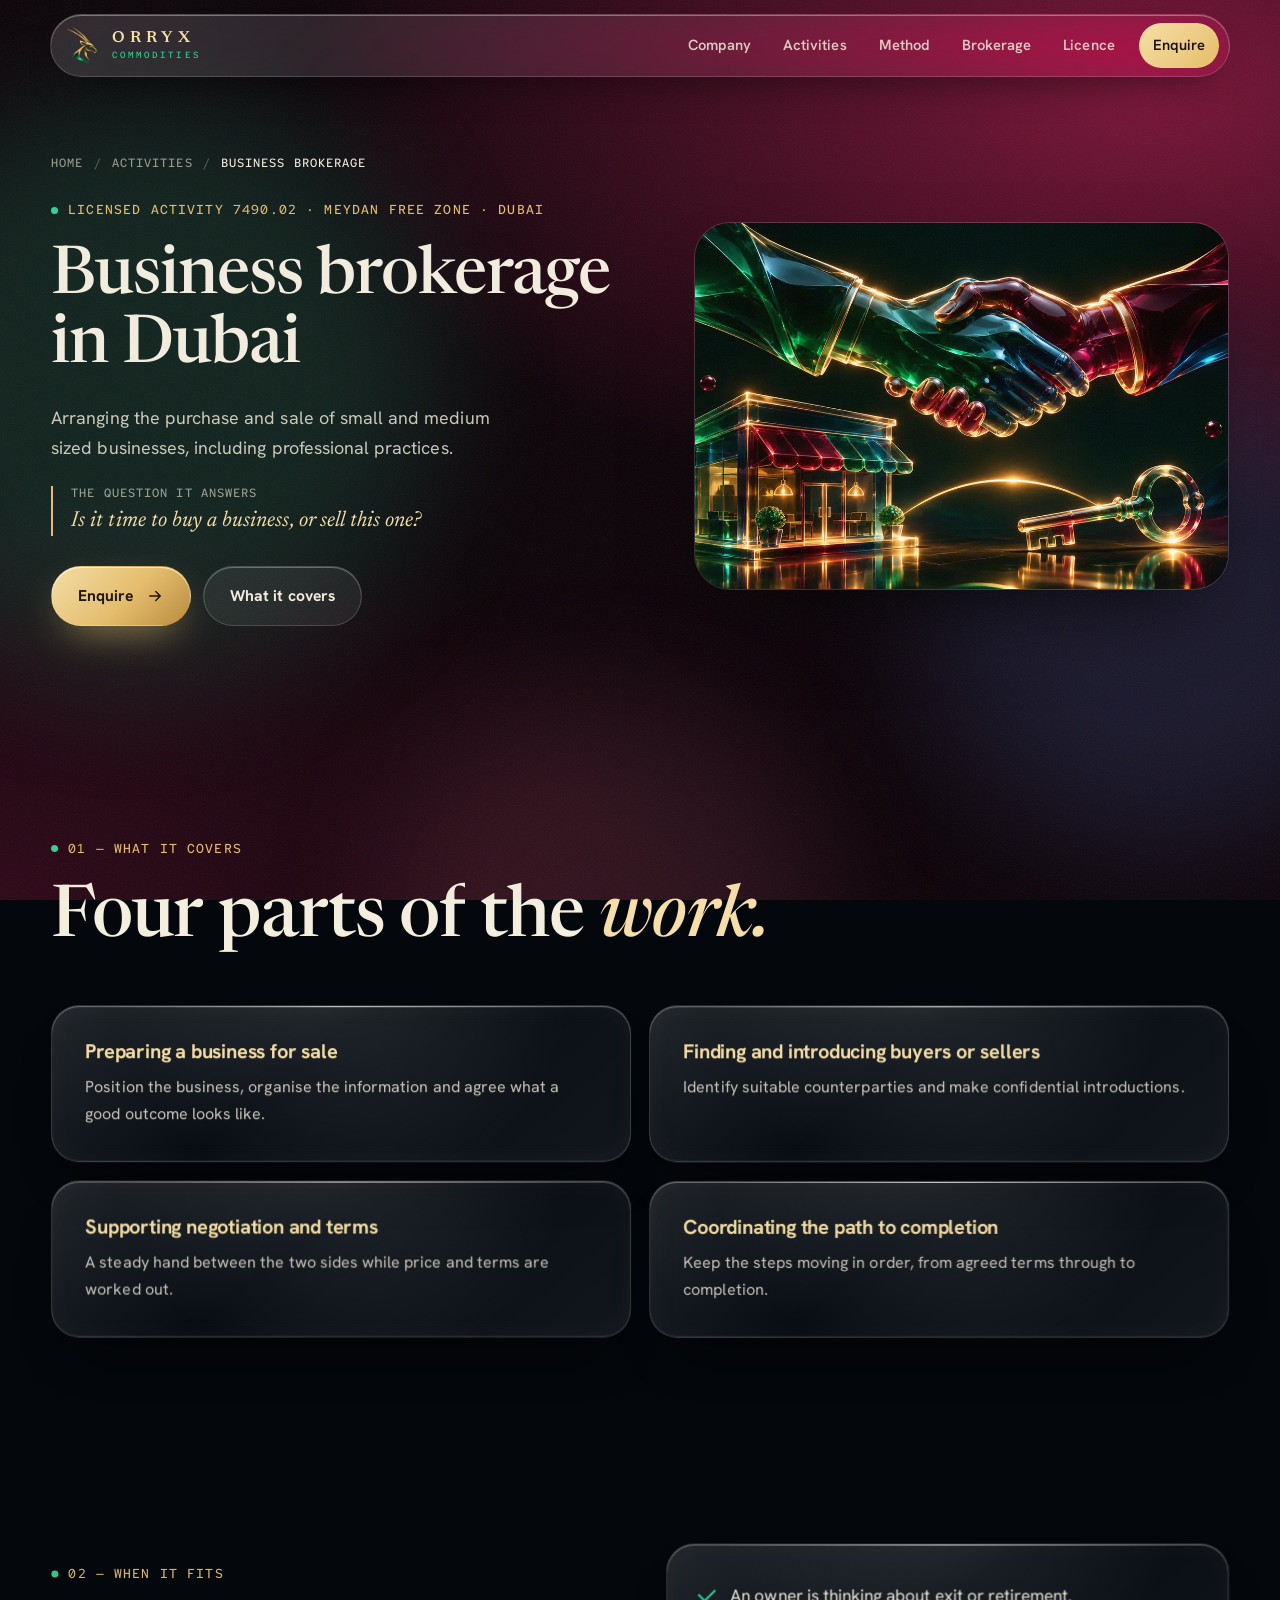
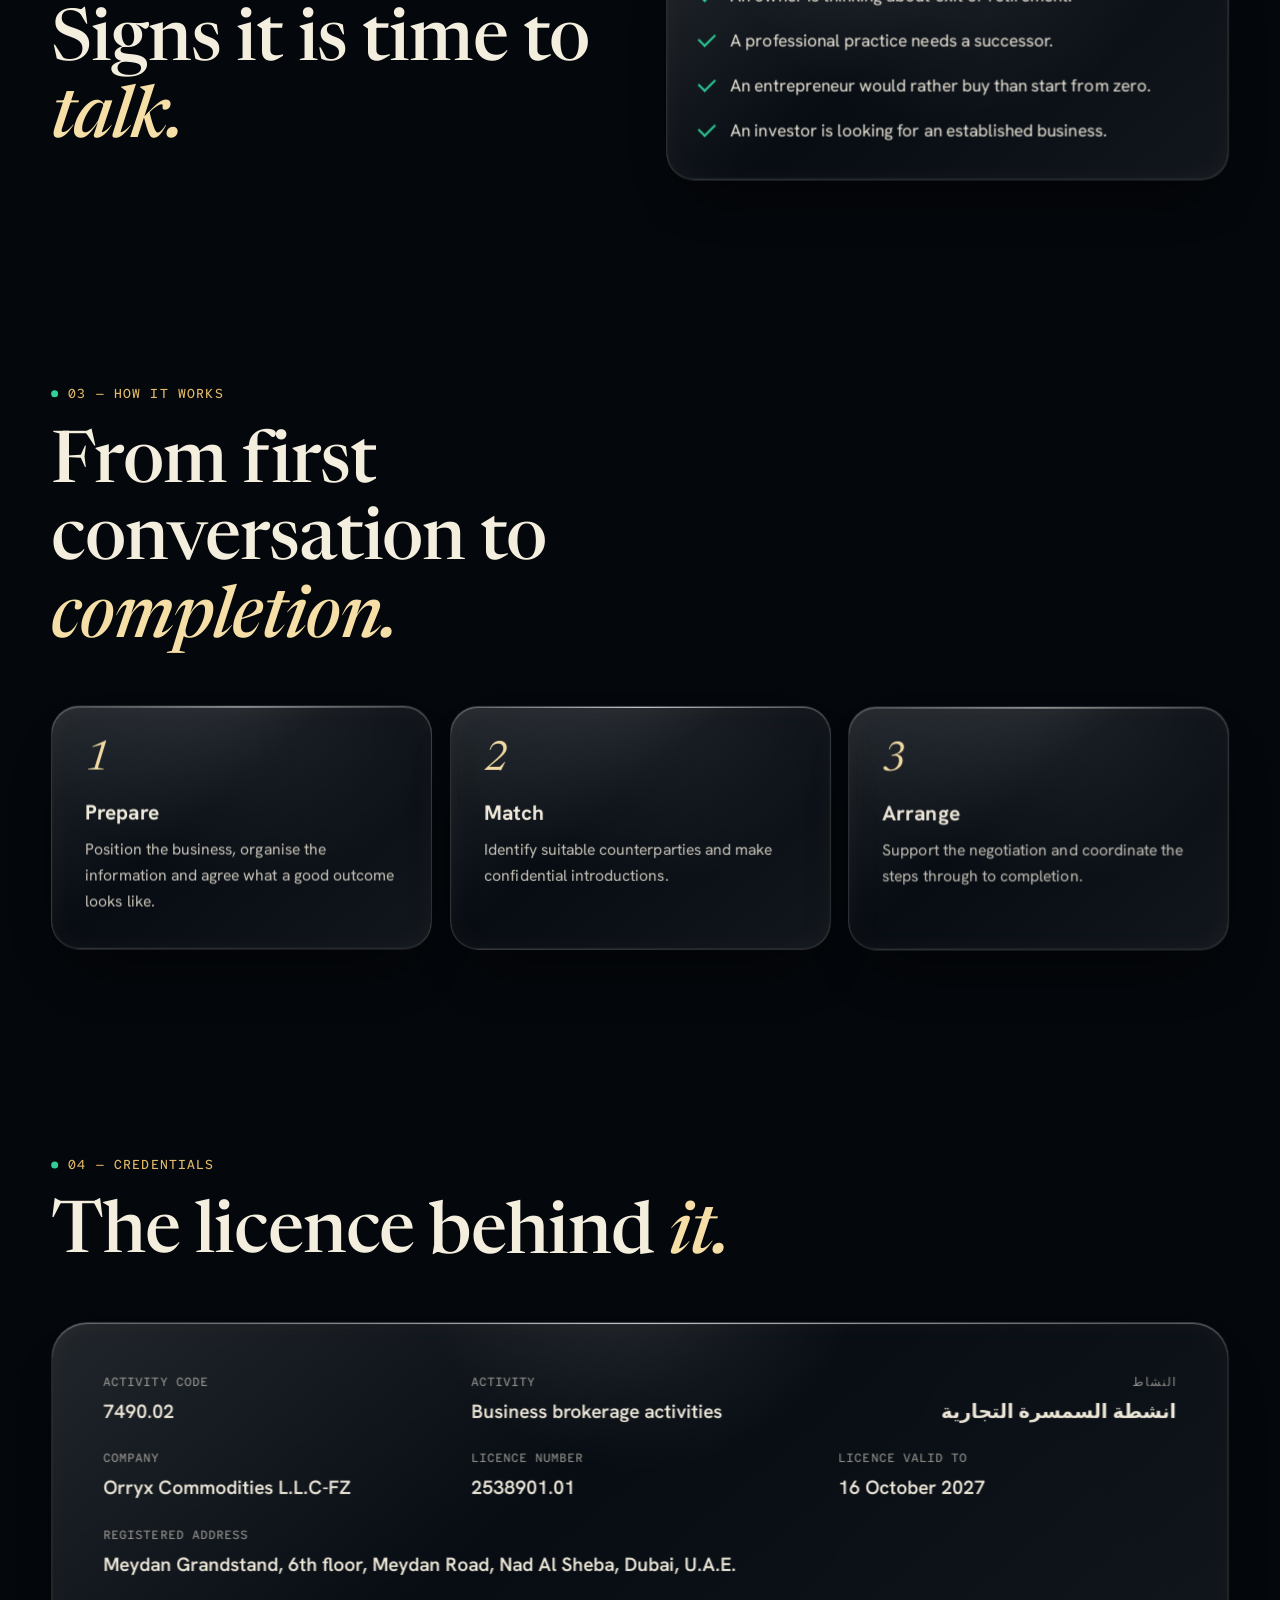
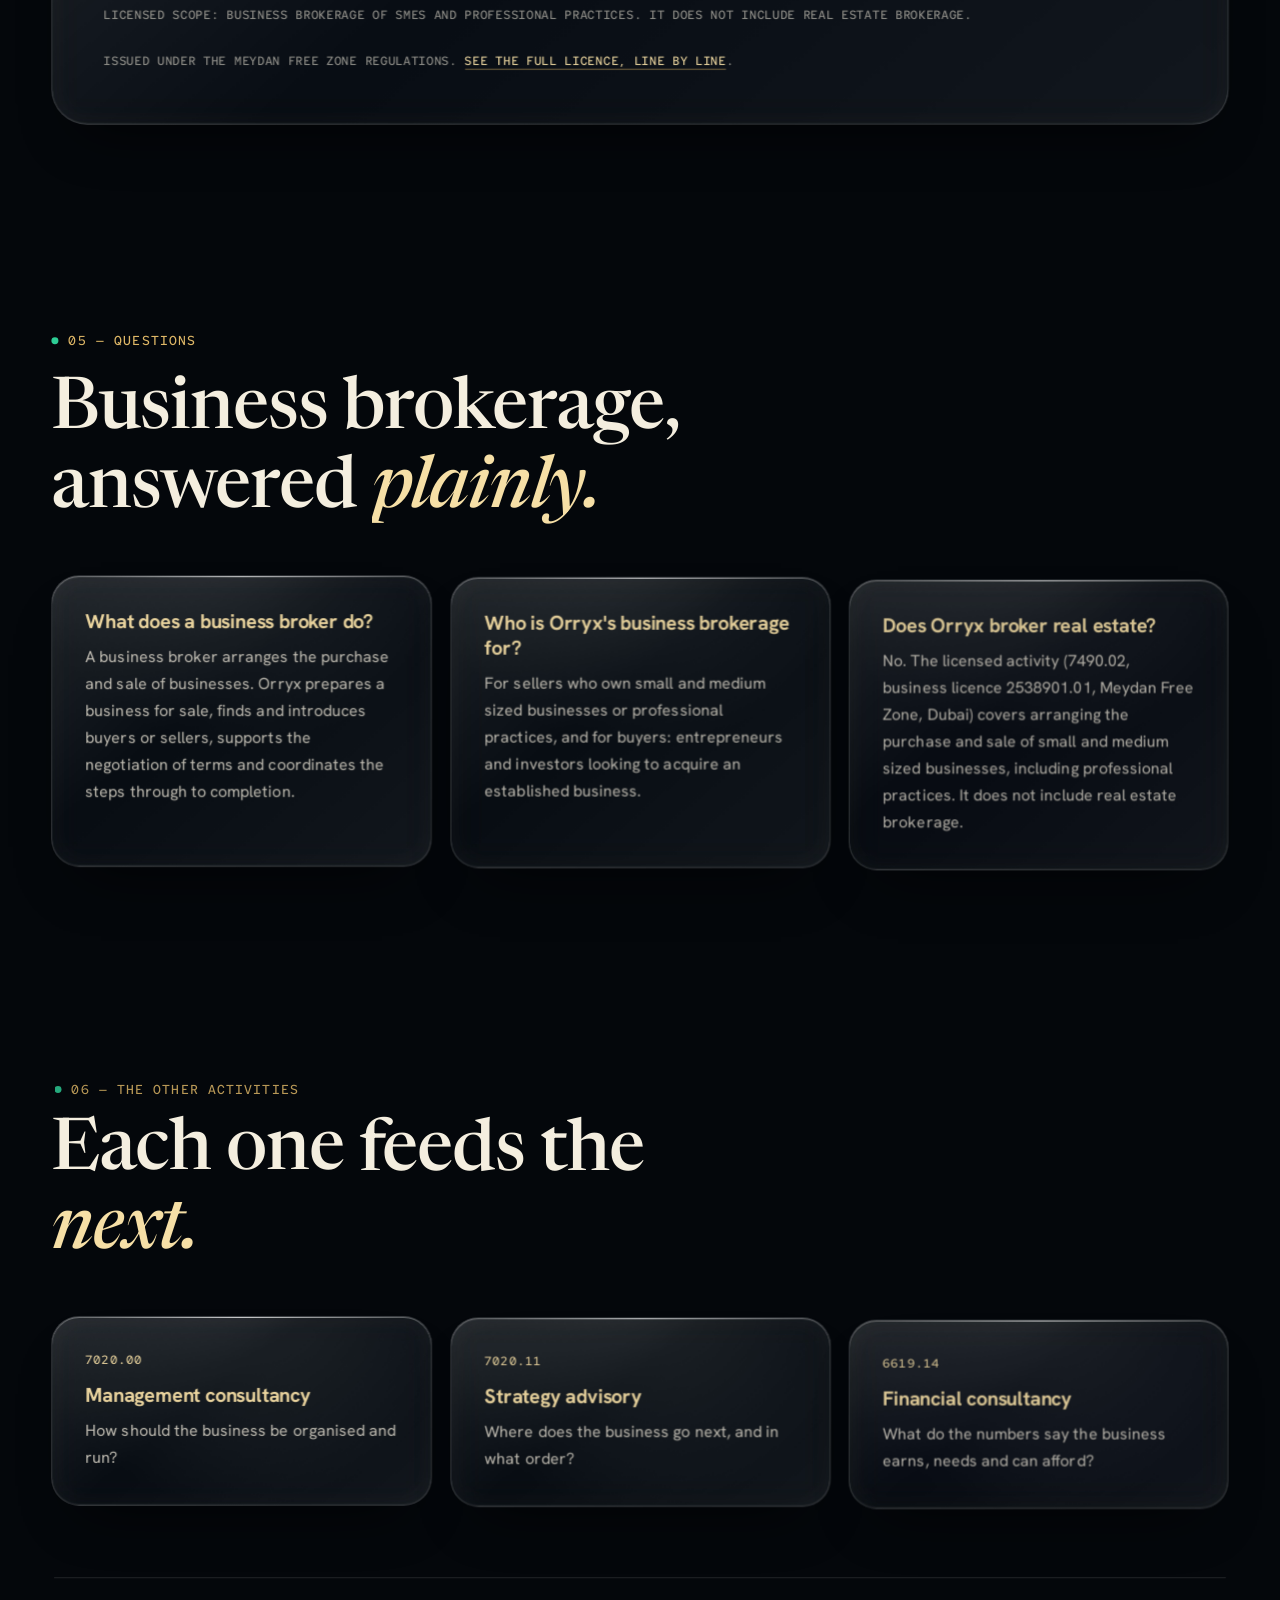
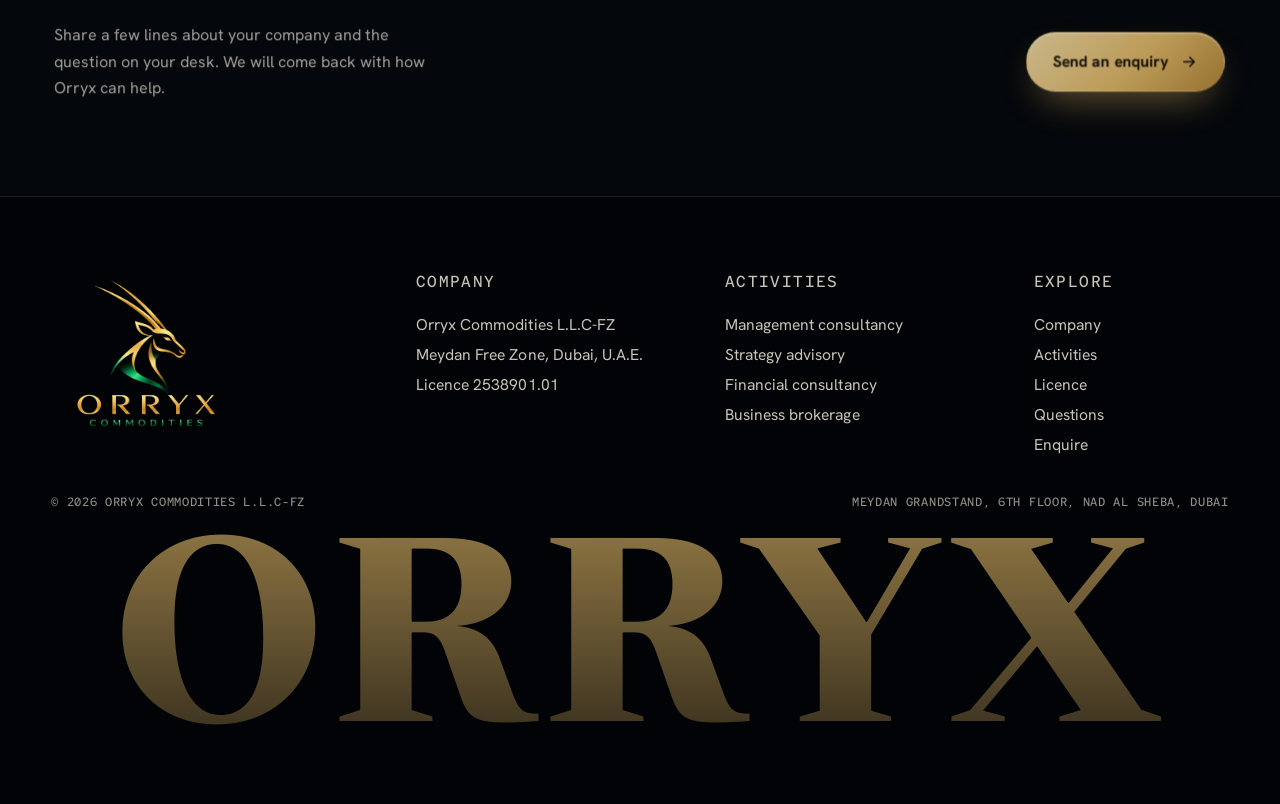
==== business-brokerage/index.html @ 7481dec0 "Add four service pages, convert images to WebP, link services from home Co-Authored-By: Claude Fable" ====
<!doctype html>
<html lang="en">
<head>
<meta charset="utf-8">
<meta name="viewport" content="width=device-width, initial-scale=1, viewport-fit=cover">
<title>Business Brokerage in Dubai: Buy or Sell an SME | Orryx</title>
<meta name="description" content="Business brokerage from Orryx Commodities L.L.C-FZ, Dubai: arranging the purchase and sale of small and medium sized businesses. Not real estate. Activity 7490.02.">
<meta name="theme-color" content="#04110d">
<link rel="canonical" href="https://alliancestreetgoa-lang.github.io/ORRYX/business-brokerage/">
<meta name="robots" content="index, follow, max-image-preview:large, max-snippet:-1">
<meta property="og:type" content="website">
<meta property="og:site_name" content="Orryx Commodities">
<meta property="og:title" content="Business Brokerage in Dubai: Buy or Sell an SME | Orryx">
<meta property="og:description" content="Business brokerage from Orryx Commodities L.L.C-FZ, Dubai: arranging the purchase and sale of small and medium sized businesses. Not real estate. Activity 7490.02.">
<meta property="og:url" content="https://alliancestreetgoa-lang.github.io/ORRYX/business-brokerage/">
<meta property="og:image" content="https://alliancestreetgoa-lang.github.io/ORRYX/assets/img/og.jpg">
<meta property="og:image:width" content="1200">
<meta property="og:image:height" content="630">
<meta property="og:locale" content="en_AE">
<meta name="twitter:card" content="summary_large_image">
<meta name="twitter:title" content="Business Brokerage in Dubai: Buy or Sell an SME | Orryx">
<meta name="twitter:description" content="Business brokerage from Orryx Commodities L.L.C-FZ, Dubai: arranging the purchase and sale of small and medium sized businesses. Not real estate. Activity 7490.02.">
<meta name="twitter:image" content="https://alliancestreetgoa-lang.github.io/ORRYX/assets/img/og.jpg">
<link rel="icon" type="image/png" sizes="64x64" href="../assets/img/favicon-64.png">
<link rel="apple-touch-icon" href="../assets/img/apple-touch-icon.png">
<script type="application/ld+json">
{
 "@context": "https://schema.org",
 "@graph": [
  {
   "@type": "Service",
   "@id": "https://alliancestreetgoa-lang.github.io/ORRYX/business-brokerage/#service",
   "name": "Business brokerage",
   "serviceType": "Business brokerage activities",
   "url": "https://alliancestreetgoa-lang.github.io/ORRYX/business-brokerage/",
   "description": "Arranging the purchase and sale of small and medium sized businesses, including professional practices.",
   "image": "https://alliancestreetgoa-lang.github.io/ORRYX/assets/img/brokerage.webp",
   "provider": {
    "@type": "ProfessionalService",
    "@id": "https://alliancestreetgoa-lang.github.io/ORRYX/#organization",
    "name": "Orryx Commodities L.L.C-FZ",
    "url": "https://alliancestreetgoa-lang.github.io/ORRYX/"
   },
   "hasOfferCatalog": {
    "@type": "OfferCatalog",
    "name": "Business brokerage",
    "itemListElement": [
     {
      "@type": "Offer",
      "itemOffered": {
       "@type": "Service",
       "name": "Preparing a business for sale",
       "description": "Position the business, organise the information and agree what a good outcome looks like."
      }
     },
     {
      "@type": "Offer",
      "itemOffered": {
       "@type": "Service",
       "name": "Finding and introducing buyers or sellers",
       "description": "Identify suitable counterparties and make confidential introductions."
      }
     },
     {
      "@type": "Offer",
      "itemOffered": {
       "@type": "Service",
       "name": "Supporting negotiation and terms",
       "description": "A steady hand between the two sides while price and terms are worked out."
      }
     },
     {
      "@type": "Offer",
      "itemOffered": {
       "@type": "Service",
       "name": "Coordinating the path to completion",
       "description": "Keep the steps moving in order, from agreed terms through to completion."
      }
     }
    ]
   }
  },
  {
   "@type": "BreadcrumbList",
   "itemListElement": [
    {
     "@type": "ListItem",
     "position": 1,
     "name": "Home",
     "item": "https://alliancestreetgoa-lang.github.io/ORRYX/"
    },
    {
     "@type": "ListItem",
     "position": 2,
     "name": "Licensed activities",
     "item": "https://alliancestreetgoa-lang.github.io/ORRYX/#activities"
    },
    {
     "@type": "ListItem",
     "position": 3,
     "name": "Business brokerage",
     "item": "https://alliancestreetgoa-lang.github.io/ORRYX/business-brokerage/"
    }
   ]
  },
  {
   "@type": "FAQPage",
   "mainEntity": [
    {
     "@type": "Question",
     "name": "What does a business broker do?",
     "acceptedAnswer": {
      "@type": "Answer",
      "text": "A business broker arranges the purchase and sale of businesses. Orryx prepares a business for sale, finds and introduces buyers or sellers, supports the negotiation of terms and coordinates the steps through to completion."
     }
    },
    {
     "@type": "Question",
     "name": "Who is Orryx's business brokerage for?",
     "acceptedAnswer": {
      "@type": "Answer",
      "text": "For sellers who own small and medium sized businesses or professional practices, and for buyers: entrepreneurs and investors looking to acquire an established business."
     }
    },
    {
     "@type": "Question",
     "name": "Does Orryx broker real estate?",
     "acceptedAnswer": {
      "@type": "Answer",
      "text": "No. The licensed activity (7490.02, business licence 2538901.01, Meydan Free Zone, Dubai) covers arranging the purchase and sale of small and medium sized businesses, including professional practices. It does not include real estate brokerage."
     }
    }
   ]
  }
 ]
}
</script>
<link rel="preconnect" href="https://fonts.googleapis.com">
<link rel="preconnect" href="https://fonts.gstatic.com" crossorigin>
<link href="https://fonts.googleapis.com/css2?family=Newsreader:ital,opsz,wght@0,6..72,400..700;1,6..72,400..700&family=Hanken+Grotesk:wght@400;500;600;700;800&family=Red+Hat+Mono:wght@400;500;600&family=Noto+Kufi+Arabic:wght@400;600&display=swap" rel="stylesheet">
<link rel="preload" as="image" href="../assets/img/brokerage.webp">
<link rel="stylesheet" href="../css/style.css?v=21">
</head>
<body class="subpage">

<div class="tones" aria-hidden="true">
  <div class="tone tone--emerald" data-tone-layer="emerald"></div><div class="tone tone--sapphire" data-tone-layer="sapphire"></div><div class="tone tone--wine is-on" data-tone-layer="wine"></div>
  <div class="blob blob--a"></div><div class="blob blob--b"></div><div class="blob blob--c"></div>
</div>
<div class="grain" aria-hidden="true"></div>
<div class="progress" aria-hidden="true"><i id="progressBar"></i></div>

<header class="nav" id="nav">
  <a href="../" class="nav__brand" aria-label="Orryx Commodities home">
    <img src="../assets/img/mark.webp" alt="" width="371" height="400">
    <span><b>ORRYX</b><em>COMMODITIES</em></span>
  </a>
  <nav class="nav__links" id="navLinks" aria-label="Main">
    <a href="../#company">Company</a>
    <a href="../#activities">Activities</a>
    <a href="../#method">Method</a>
    <a href="../#brokerage">Brokerage</a>
    <a href="../#licence">Licence</a>
    <a href="../#contact" class="nav__cta">Enquire</a>
  </nav>
  <button class="nav__burger" id="burger" aria-label="Open menu" aria-expanded="false"><i></i><i></i></button>
</header>

<main>

<section class="phero" data-tone="wine">
  <div class="wrap phero__grid">
    <div>
      <nav class="crumbs mono" aria-label="Breadcrumb"><a href="../">Home</a><i>/</i><a href="../#activities">Activities</a><i>/</i><span aria-current="page">Business brokerage</span></nav>
      <p class="kicker mono"><i class="dot"></i>Licensed activity 7490.02 · Meydan Free Zone · Dubai</p>
      <h1 class="phero__title">Business brokerage in Dubai</h1>
      <p class="phero__lede">Arranging the purchase and sale of small and medium sized businesses, including professional practices.</p>
      <p class="phero__q"><span class="mono">The question it answers</span>Is it time to buy a business, or sell this one?</p>
      <div class="hero__actions">
        <a href="../#contact" class="btn btn--gold"><span>Enquire</span><svg viewBox="0 0 24 24"><path d="M5 12h14M13 6l6 6-6 6"/></svg></a>
        <a href="#covers" class="btn btn--glass"><span>What it covers</span></a>
      </div>
    </div>
    <div class="phero__img"><img src="../assets/img/brokerage.webp" alt="Glass handshake above a small storefront and a key" width="1400" height="788" fetchpriority="high"></div>
  </div>
</section>

<section class="section psec" id="covers" data-tone="wine">
  <div class="wrap">
    <p class="kicker mono" data-reveal><i class="dot"></i>01 — What it covers</p>
    <h2 class="h2" data-split>Four parts of the work.</h2>
    <div class="faq__grid">
      <article class="card glass" data-reveal><h3>Preparing a business for sale</h3><p>Position the business, organise the information and agree what a good outcome looks like.</p></article>
      <article class="card glass" data-reveal><h3>Finding and introducing buyers or sellers</h3><p>Identify suitable counterparties and make confidential introductions.</p></article>
      <article class="card glass" data-reveal><h3>Supporting negotiation and terms</h3><p>A steady hand between the two sides while price and terms are worked out.</p></article>
      <article class="card glass" data-reveal><h3>Coordinating the path to completion</h3><p>Keep the steps moving in order, from agreed terms through to completion.</p></article>
    </div>
  </div>
</section>

<section class="section psec" data-tone="sapphire">
  <div class="wrap pgrid2">
    <div>
      <p class="kicker mono" data-reveal><i class="dot"></i>02 — When it fits</p>
      <h2 class="h2" data-split>Signs it is time to talk.</h2>
    </div>
    <div class="card glass" data-reveal>
      <ul class="ticks ticks--lg"><li>An owner is thinking about exit or retirement.</li><li>A professional practice needs a successor.</li><li>An entrepreneur would rather buy than start from zero.</li><li>An investor is looking for an established business.</li></ul>
    </div>
  </div>
</section>

<section class="section psec" data-tone="wine">
  <div class="wrap">
    <p class="kicker mono" data-reveal><i class="dot"></i>03 — How it works</p>
    <h2 class="h2" data-split>From first conversation to completion.</h2>
    <ol class="psteps psteps--3">
      <li class="card glass" data-reveal><span class="pstep__n">1</span><h3>Prepare</h3><p>Position the business, organise the information and agree what a good outcome looks like.</p></li>
      <li class="card glass" data-reveal><span class="pstep__n">2</span><h3>Match</h3><p>Identify suitable counterparties and make confidential introductions.</p></li>
      <li class="card glass" data-reveal><span class="pstep__n">3</span><h3>Arrange</h3><p>Support the negotiation and coordinate the steps through to completion.</p></li>
    </ol>
  </div>
</section>

<section class="section psec" data-tone="emerald">
  <div class="wrap">
    <p class="kicker mono" data-reveal><i class="dot"></i>04 — Credentials</p>
    <h2 class="h2" data-split>The licence behind it.</h2>
    <div class="cert glass" data-reveal>
      <dl class="cert__grid">
        <div><dt>Activity code</dt><dd>7490.02</dd></div>
        <div><dt>Activity</dt><dd>Business brokerage activities</dd></div>
        <div><dt lang="ar" dir="rtl">النشاط</dt><dd lang="ar" dir="rtl">انشطة السمسرة التجارية</dd></div>
        <div><dt>Company</dt><dd>Orryx Commodities L.L.C-FZ</dd></div>
        <div><dt>Licence number</dt><dd>2538901.01</dd></div>
        <div><dt>Licence valid to</dt><dd>16 October 2027</dd></div>
        <div class="wide"><dt>Registered address</dt><dd>Meydan Grandstand, 6th floor, Meydan Road, Nad Al Sheba, Dubai, U.A.E.</dd></div>
      </dl>
      <p class="cert__foot mono">Licensed scope: business brokerage of SMEs and professional practices. It does not include real estate brokerage.</p>
      <p class="cert__foot mono">Issued under the Meydan Free Zone regulations. <a href="../#licence">See the full licence, line by line</a>.</p>
    </div>
  </div>
</section>

<section class="section psec" id="questions" data-tone="sapphire">
  <div class="wrap">
    <p class="kicker mono" data-reveal><i class="dot"></i>05 — Questions</p>
    <h2 class="h2" data-split>Business brokerage, answered plainly.</h2>
    <div class="faq__grid faq__grid--3">
      <article class="card glass" data-reveal><h3>What does a business broker do?</h3><p>A business broker arranges the purchase and sale of businesses. Orryx prepares a business for sale, finds and introduces buyers or sellers, supports the negotiation of terms and coordinates the steps through to completion.</p></article>
      <article class="card glass" data-reveal><h3>Who is Orryx&#x27;s business brokerage for?</h3><p>For sellers who own small and medium sized businesses or professional practices, and for buyers: entrepreneurs and investors looking to acquire an established business.</p></article>
      <article class="card glass" data-reveal><h3>Does Orryx broker real estate?</h3><p>No. The licensed activity (7490.02, business licence 2538901.01, Meydan Free Zone, Dubai) covers arranging the purchase and sale of small and medium sized businesses, including professional practices. It does not include real estate brokerage.</p></article>
    </div>
  </div>
</section>

<section class="section psec" data-tone="wine">
  <div class="wrap">
    <p class="kicker mono" data-reveal><i class="dot"></i>06 — The other activities</p>
    <h2 class="h2" data-split>Each one feeds the next.</h2>
    <div class="faq__grid faq__grid--3">
      <a class="card glass other" href="../management-consultancy/" data-reveal><span class="mono">7020.00</span><h3>Management consultancy</h3><p>How should the business be organised and run?</p></a>
      <a class="card glass other" href="../strategy-advisory/" data-reveal><span class="mono">7020.11</span><h3>Strategy advisory</h3><p>Where does the business go next, and in what order?</p></a>
      <a class="card glass other" href="../financial-consultancy/" data-reveal><span class="mono">6619.14</span><h3>Financial consultancy</h3><p>What do the numbers say the business earns, needs and can afford?</p></a>
    </div>
    <div class="pcta" data-reveal>
      <p class="lede">Share a few lines about your company and the question on your desk. We will come back with how Orryx can help.</p>
      <a href="../#contact" class="btn btn--gold"><span>Send an enquiry</span><svg viewBox="0 0 24 24"><path d="M5 12h14M13 6l6 6-6 6"/></svg></a>
    </div>
  </div>
</section>

</main>

<footer class="footer">
  <div class="wrap footer__grid">
    <div class="footer__brand"><img src="../assets/img/logo-t.webp" alt="Orryx Commodities logo" width="480" height="480" loading="lazy"></div>
    <div><p class="mono label">Company</p><p>Orryx Commodities L.L.C-FZ<br>Meydan Free Zone, Dubai, U.A.E.<br>Licence 2538901.01</p></div>
    <div><p class="mono label">Activities</p><p><a href="../management-consultancy/">Management consultancy</a><br><a href="../strategy-advisory/">Strategy advisory</a><br><a href="../financial-consultancy/">Financial consultancy</a><br><a href="../business-brokerage/">Business brokerage</a></p></div>
    <div><p class="mono label">Explore</p><p><a href="../#company">Company</a><br><a href="../#activities">Activities</a><br><a href="../#licence">Licence</a><br><a href="../#questions">Questions</a><br><a href="../#contact">Enquire</a></p></div>
  </div>
  <div class="wrap footer__base mono"><span>© <span id="year">2026</span> Orryx Commodities L.L.C-FZ</span><span>Meydan Grandstand, 6th floor, Nad Al Sheba, Dubai</span></div>
  <div class="footer__word" aria-hidden="true">ORRYX</div>
</footer>

<script src="../vendor/gsap.min.js"></script>
<script src="../vendor/ScrollTrigger.min.js"></script>
<script src="../vendor/lenis.min.js"></script>
<script src="../js/page.js?v=21"></script>
</body>
</html>
---- css/style.css ----
/* Orryx Commodities — liquid glass, three deep colours */
:root{
  --ink:#04070b;
  --emerald:#063b2d; --emerald-hi:#2fd39a;
  --sapphire:#0a1b52; --sapphire-hi:#6d95ff;
  --wine:#4d0e26; --wine-hi:#ff6f98;
  --gold:#e6bd6a; --gold-hi:#f6dfa6;
  --cream:#f4eedf; --mute:rgba(244,238,223,.82); --faint:rgba(244,238,223,.6);
  --glass:rgba(255,255,255,.055); --glass-b:rgba(255,255,255,.16);
  --f-display:"Newsreader",Georgia,"Times New Roman",serif;
  --f-head:"Hanken Grotesk",system-ui,sans-serif;
  --f-body:"Hanken Grotesk",system-ui,sans-serif;
  --f-mono:"Red Hat Mono",ui-monospace,monospace;
  --f-ar:"Noto Kufi Arabic","Geeza Pro",sans-serif;
  --r:28px; --pad:clamp(18px,4vw,56px);
  --ease:cubic-bezier(.2,.8,.2,1);
}
*{box-sizing:border-box;margin:0;padding:0}
html{-webkit-text-size-adjust:100%;scroll-behavior:auto;overflow-x:clip}
html.lenis,html.lenis body{height:auto}
body{background:var(--ink);color:var(--cream);font-family:var(--f-body);font-weight:400;font-size:clamp(15px,1.05vw,17px);line-height:1.6;overflow-x:hidden;-webkit-font-smoothing:antialiased}
img{display:block;max-width:100%}
a{color:inherit;text-decoration:none}
ul,ol{list-style:none}
::selection{background:var(--gold);color:#111}
.wrap{width:min(1320px,100%);margin-inline:auto;padding-inline:var(--pad)}
.mono{font-family:var(--f-mono);font-weight:400;font-size:.68rem;letter-spacing:.14em;text-transform:uppercase}
.ar{font-family:var(--f-ar);color:var(--faint);font-size:.92rem;line-height:1.9}
[lang=ar]{font-family:var(--f-ar)}

/* ---------- ambient ---------- */
.tones{position:fixed;inset:0;z-index:-2;overflow:hidden;background:var(--ink)}
.tone{position:absolute;inset:0;opacity:0;transition:opacity 1.4s ease}
.tone.is-on{opacity:1}
.tone--emerald{background:radial-gradient(120% 90% at 85% 0%,#0a5a44 0%,transparent 55%),radial-gradient(90% 80% at 0% 100%,#04261d 0%,transparent 60%),#030d0a}
.tone--sapphire{background:radial-gradient(120% 90% at 10% 0%,#132c86 0%,transparent 55%),radial-gradient(90% 80% at 100% 100%,#081440 0%,transparent 60%),#040715}
.tone--wine{background:radial-gradient(120% 90% at 90% 10%,#7a1438 0%,transparent 55%),radial-gradient(90% 80% at 0% 100%,#2d0716 0%,transparent 60%),#0c0308}
.blob{position:absolute;border-radius:50%;filter:blur(90px);opacity:.42;mix-blend-mode:screen;will-change:transform}
.blob--a{width:46vmax;height:46vmax;left:-12vmax;top:10vh;background:var(--emerald-hi);opacity:.16;animation:drift 26s ease-in-out infinite alternate}
.blob--b{width:38vmax;height:38vmax;right:-10vmax;top:40vh;background:var(--sapphire-hi);opacity:.15;animation:drift 32s ease-in-out infinite alternate-reverse}
.blob--c{width:34vmax;height:34vmax;left:30vw;bottom:-18vmax;background:var(--wine-hi);opacity:.13;animation:drift 22s ease-in-out infinite alternate}
@keyframes drift{to{transform:translate3d(8vw,-10vh,0) scale(1.18) rotate(20deg)}}
.grain{position:fixed;inset:-50%;z-index:60;pointer-events:none;opacity:.07;background-image:url("data:image/svg+xml,%3Csvg xmlns='http://www.w3.org/2000/svg' width='180' height='180'%3E%3Cfilter id='n'%3E%3CfeTurbulence type='fractalNoise' baseFrequency='.9' numOctaves='2'/%3E%3C/filter%3E%3Crect width='100%25' height='100%25' filter='url(%23n)'/%3E%3C/svg%3E");animation:grain 1.2s steps(6) infinite}
@keyframes grain{to{transform:translate3d(-6%,4%,0)}}
.progress{position:fixed;left:0;top:0;height:3px;width:100%;z-index:80}
.progress i{display:block;height:100%;width:100%;transform:scaleX(0);transform-origin:0 50%;background:linear-gradient(90deg,var(--emerald-hi),var(--gold),var(--wine-hi),var(--sapphire-hi))}
.cursor{position:fixed;left:0;top:0;z-index:90;pointer-events:none;display:none}
.cursor i{display:block;width:34px;height:34px;margin:-17px 0 0 -17px;border-radius:50%;border:1px solid rgba(246,223,166,.7);backdrop-filter:blur(2px) saturate(1.6);transition:transform .35s var(--ease),background .35s}
.cursor.is-hot i{transform:scale(2);background:rgba(246,223,166,.14)}
@media (hover:hover) and (pointer:fine){.cursor{display:block}}

/* ---------- glass ---------- */
.glass{position:relative;background:linear-gradient(140deg,rgba(255,255,255,.13),rgba(255,255,255,.03) 42%,rgba(255,255,255,.07));border:1px solid var(--glass-b);border-radius:var(--r);
  -webkit-backdrop-filter:blur(22px) saturate(1.7);backdrop-filter:blur(22px) saturate(1.7);
  box-shadow:inset 0 1px 0 rgba(255,255,255,.34),inset 0 -1px 0 rgba(255,255,255,.06),inset 0 0 28px rgba(255,255,255,.04),0 30px 60px -28px rgba(0,0,0,.75)}
.glass::before{content:"";position:absolute;inset:0;border-radius:inherit;pointer-events:none;background:radial-gradient(420px circle at var(--mx,50%) var(--my,-20%),rgba(255,255,255,.2),transparent 55%);opacity:var(--spot,.55);transition:opacity .4s}
.glass::after{content:"";position:absolute;left:8%;right:8%;top:0;height:1px;background:linear-gradient(90deg,transparent,rgba(255,255,255,.75),transparent);pointer-events:none}
.glass>*{position:relative}

/* ---------- loader ---------- */
.loader{position:fixed;inset:0;z-index:100;background:#020806;display:grid;place-content:center;justify-items:center;gap:22px}
.loader__mark{width:120px;animation:breathe 2.2s ease-in-out infinite}
.loader__bar{width:180px;height:2px;background:rgba(255,255,255,.12);overflow:hidden;border-radius:2px}
.loader__bar i{display:block;height:100%;width:100%;transform:scaleX(0);transform-origin:0 50%;background:linear-gradient(90deg,var(--emerald-hi),var(--gold))}
.loader__num{color:var(--gold)}
@keyframes breathe{50%{transform:scale(1.06);filter:drop-shadow(0 0 24px rgba(230,189,106,.5))}}
.no-js .loader{display:none}

/* ---------- nav ---------- */
.nav{position:fixed;z-index:70;top:14px;left:0;right:0;margin-inline:auto;width:min(1180px,calc(100% - 24px));display:flex;align-items:center;justify-content:space-between;padding:8px 10px 8px 14px;border-radius:999px;
  background:linear-gradient(140deg,rgba(255,255,255,.14),rgba(255,255,255,.04));border:1px solid var(--glass-b);-webkit-backdrop-filter:blur(24px) saturate(1.8);backdrop-filter:blur(24px) saturate(1.8);box-shadow:inset 0 1px 0 rgba(255,255,255,.35),0 20px 40px -22px rgba(0,0,0,.8);transition:transform .6s var(--ease)}
.nav.is-hidden{transform:translateY(-140%)}
.nav__brand{display:flex;align-items:center;gap:10px}
.nav__brand img{height:40px;width:auto}
.nav__brand span{display:grid;line-height:1}
.nav__brand b{font-family:var(--f-display);font-weight:600;letter-spacing:.3em;font-size:1rem;color:var(--gold-hi)}
.nav__brand em{font-family:var(--f-mono);font-style:normal;font-size:.5rem;letter-spacing:.34em;color:var(--emerald-hi);margin-top:5px}
.nav__links{display:flex;align-items:center;gap:4px}
.nav__links a{font-family:var(--f-head);font-weight:600;font-size:.82rem;padding:10px 14px;border-radius:999px;color:var(--mute);transition:color .3s,background .3s}
.nav__links a:hover{color:var(--cream);background:rgba(255,255,255,.08)}
.nav__links .nav__cta{background:linear-gradient(135deg,var(--gold-hi),var(--gold));color:#1a1206;margin-left:6px}
.nav__links .nav__cta:hover{color:#1a1206;background:linear-gradient(135deg,#fff,var(--gold-hi))}
.nav__burger{display:none;width:44px;height:44px;border-radius:50%;border:1px solid var(--glass-b);background:rgba(255,255,255,.06);cursor:pointer;position:relative}
.nav__burger i{position:absolute;left:13px;right:13px;height:1.5px;background:var(--cream);transition:transform .4s var(--ease),top .4s var(--ease)}
.nav__burger i:first-child{top:18px}.nav__burger i:last-child{top:25px}
.nav__burger[aria-expanded=true] i:first-child{top:21.5px;transform:rotate(45deg)}
.nav__burger[aria-expanded=true] i:last-child{top:21.5px;transform:rotate(-45deg)}

/* ---------- buttons ---------- */
.btn{display:inline-flex;align-items:center;gap:12px;padding:16px 26px;border-radius:999px;font-family:var(--f-head);font-weight:700;font-size:.9rem;cursor:pointer;border:1px solid transparent;position:relative;overflow:hidden;transition:box-shadow .4s,background .4s;will-change:transform}
.btn svg{width:18px;height:18px;fill:none;stroke:currentColor;stroke-width:2;stroke-linecap:round;stroke-linejoin:round;transition:transform .4s var(--ease)}
.btn:hover svg{transform:translateX(5px)}
.btn--gold{background:linear-gradient(135deg,var(--gold-hi),var(--gold) 55%,#b98a3a);color:#1a1206;box-shadow:inset 0 1px 0 rgba(255,255,255,.7),0 16px 40px -14px rgba(230,189,106,.7)}
.btn--gold::before{content:"";position:absolute;inset:0;background:linear-gradient(110deg,transparent 30%,rgba(255,255,255,.75) 50%,transparent 70%);transform:translateX(-120%);animation:shine 4.5s ease-in-out infinite}
@keyframes shine{0%,60%{transform:translateX(-120%)}100%{transform:translateX(120%)}}
.btn--glass{background:rgba(255,255,255,.07);border-color:var(--glass-b);color:var(--cream);-webkit-backdrop-filter:blur(16px);backdrop-filter:blur(16px);box-shadow:inset 0 1px 0 rgba(255,255,255,.3)}
.btn--glass:hover{background:rgba(255,255,255,.14)}
.btn--sm{padding:12px 20px;font-size:.8rem}
.btn span{position:relative}

/* ---------- type ---------- */
.kicker{display:flex;align-items:center;gap:10px;color:var(--gold);margin-bottom:22px}
.dot{width:7px;height:7px;border-radius:50%;background:var(--emerald-hi);box-shadow:0 0 0 0 rgba(47,211,154,.7);animation:ping 2s infinite}
@keyframes ping{to{box-shadow:0 0 0 12px rgba(47,211,154,0)}}
.h2{font-family:var(--f-display);font-weight:500;font-size:clamp(2.2rem,5.6vw,5rem);line-height:1.02;letter-spacing:-.02em;max-width:17ch;margin-bottom:clamp(32px,5vw,64px)}
.h2--xl{font-size:clamp(2.6rem,7.6vw,7rem)}
.h2 .w{display:inline-block;overflow:hidden;vertical-align:top;padding-bottom:.12em;margin-bottom:-.12em}
.h2 .w>span{display:inline-block}
.h2 .w:nth-child(3n) > span{font-style:italic;color:var(--gold-hi)}
.label{color:var(--faint);margin-bottom:14px}
.section{padding-block:clamp(90px,13vw,180px);position:relative}

/* ---------- hero ---------- */
.hero{position:relative;min-height:100svh;display:flex;flex-direction:column;justify-content:flex-end;padding-top:130px;padding-bottom:28px;overflow:hidden;isolation:isolate}
.hero__media{position:absolute;inset:0;z-index:-2}
.hero__media img{width:100%;height:112%;object-fit:cover;object-position:68% 50%;transform-origin:70% 50%;will-change:transform}
.hero__shade{position:absolute;inset:0;background:linear-gradient(90deg,rgba(3,10,8,.94) 0%,rgba(3,10,8,.62) 38%,rgba(3,10,8,.05) 70%),linear-gradient(0deg,rgba(3,10,8,.95) 0%,transparent 34%)}
.hero__sweep{position:absolute;inset:0;background:linear-gradient(105deg,transparent 40%,rgba(246,223,166,.16) 50%,transparent 60%);background-size:260% 100%;animation:sweep 7s ease-in-out infinite;mix-blend-mode:screen}
@keyframes sweep{0%{background-position:120% 0}60%,100%{background-position:-60% 0}}
.hero__dust{position:absolute;inset:0;width:100%;height:100%;z-index:-1;pointer-events:none}
.hero__chips{position:absolute;inset:0;z-index:0;pointer-events:none}
.chip{position:absolute;left:var(--x);top:var(--y);display:flex;align-items:center;gap:10px;padding:11px 16px 11px 11px;border-radius:999px;font-family:var(--f-head);font-weight:600;font-size:.8rem;white-space:nowrap;animation:bob 6s ease-in-out infinite}
.chip:nth-child(2){animation-delay:-1.5s}.chip:nth-child(3){animation-delay:-3s}.chip:nth-child(4){animation-delay:-4.5s}
.chip .mono{background:rgba(0,0,0,.4);color:var(--gold-hi);padding:6px 9px;border-radius:999px;font-size:.6rem}
@keyframes bob{50%{translate:0 -14px}}
.hero__inner{position:relative;z-index:1}
.hero__title{font-family:var(--f-display);font-weight:500;font-size:clamp(2.9rem,min(8vw,12.2vh),7.6rem);line-height:.96;letter-spacing:-.03em;margin-bottom:26px}
.hero__title .line{display:block;overflow:hidden;padding-bottom:.14em;margin-bottom:-.14em}
.hero__title .line>span{display:inline-block}
.hero__title em{font-style:italic;font-weight:400;background:linear-gradient(100deg,var(--emerald-hi),#9ad8ff 60%,var(--sapphire-hi));-webkit-background-clip:text;background-clip:text;color:transparent;padding-right:.06em}
.hero__title em.gold{background-image:linear-gradient(100deg,var(--gold-hi),var(--gold) 50%,var(--wine-hi))}
.hero__lede{max-width:52ch;color:var(--mute);font-size:clamp(1rem,1.3vw,1.2rem);margin-bottom:30px}
.hero__actions{display:flex;flex-wrap:wrap;gap:12px;margin-bottom:clamp(30px,5vh,56px)}
.hero__stats{position:relative;z-index:1}
.statbar{display:grid;grid-template-columns:repeat(4,1fr);border-radius:26px}
.statbar>div{padding:20px 24px;border-left:1px solid rgba(255,255,255,.1)}
.statbar>div:first-child{border-left:0}
.statbar b{display:block;font-family:var(--f-head);font-weight:800;font-size:clamp(1.5rem,2.6vw,2.4rem);line-height:1.1;background:linear-gradient(180deg,#fff,var(--gold-hi));-webkit-background-clip:text;background-clip:text;color:transparent}
.statbar small{color:var(--mute);font-size:.8rem}
.hero__scroll{position:absolute;right:var(--pad);top:50%;writing-mode:vertical-rl;display:flex;align-items:center;gap:12px;color:var(--faint);z-index:1}
.hero__scroll i{width:1px;height:70px;background:linear-gradient(var(--gold),transparent);animation:drop 2s ease-in-out infinite;transform-origin:top}
@keyframes drop{0%{transform:scaleY(0)}50%{transform:scaleY(1)}100%{transform:scaleY(1);opacity:0}}

/* ---------- marquee ---------- */
.marquee{overflow:hidden;border-block:1px solid rgba(255,255,255,.1);padding:22px 0;background:rgba(0,0,0,.25);-webkit-backdrop-filter:blur(10px);backdrop-filter:blur(10px)}
.marquee__track{display:flex;align-items:center;gap:38px;width:max-content;animation:marq 34s linear infinite;font-family:var(--f-display);font-size:clamp(1.6rem,4vw,3.4rem);font-style:italic;white-space:nowrap}
.marquee__track .alt{font-family:var(--f-head);font-style:normal;font-weight:800;-webkit-text-stroke:1px var(--gold);color:transparent;text-transform:uppercase;letter-spacing:.02em}
.marquee__track b{color:var(--emerald-hi);font-size:.6em}
@keyframes marq{to{transform:translateX(-50%)}}

/* ---------- bento ---------- */
.bento{display:grid;grid-template-columns:repeat(12,1fr);gap:18px}
.card{padding:clamp(22px,2.6vw,36px);transform-style:preserve-3d;will-change:transform}
.bento__a{grid-column:span 7;grid-row:span 2}
.bento__b{grid-column:span 5;grid-row:span 2;display:flex;flex-direction:column}
.bento__c,.bento__d,.bento__e{grid-column:span 4}
.bento__f{grid-column:span 12;display:grid;grid-template-columns:auto 1fr;align-items:center;gap:10px 40px}
.bento__f .label{grid-column:1/-1;margin:0}
.big{font-family:var(--f-display);font-weight:500;font-size:clamp(1.3rem,2.3vw,2.1rem);line-height:1.25;margin-bottom:26px}
.big em{color:var(--emerald-hi)}
.num{font-family:var(--f-head);font-weight:800;font-size:clamp(2rem,3.6vw,3.4rem);line-height:1;letter-spacing:-.03em;background:linear-gradient(120deg,#fff,var(--gold-hi) 60%,var(--emerald-hi));-webkit-background-clip:text;background-clip:text;color:transparent}
.mid{font-family:var(--f-head);font-weight:700;font-size:clamp(1.1rem,1.7vw,1.5rem);line-height:1.25}
.sub{color:var(--mute);font-size:.88rem;margin-top:10px}
.ring{position:relative;width:min(240px,70%);margin:auto;aspect-ratio:1}
.ring svg{width:100%;height:100%;transform:rotate(-90deg)}
.ring circle{fill:none;stroke-width:9;stroke-linecap:round}
.ring__bg{stroke:rgba(255,255,255,.1)}
.ring__fg{stroke-dasharray:528;stroke-dashoffset:528;filter:drop-shadow(0 0 10px rgba(47,211,154,.6))}
.ring__mid{position:absolute;inset:0;display:grid;place-content:center;text-align:center}
.ring__mid b{font-family:var(--f-head);font-weight:800;font-size:clamp(2rem,3.4vw,3rem);line-height:1}
.ring__mid small{color:var(--mute);font-size:.78rem}
.ring__legend{display:flex;align-items:center;gap:10px;color:var(--faint);margin-top:18px}
.ring__legend i{flex:1;height:1px;background:linear-gradient(90deg,var(--gold),var(--emerald-hi))}
.orbit{position:relative;width:220px;height:220px;display:grid;place-items:center}
.orbit__ring{position:absolute;border-radius:50%;border:1px dashed rgba(255,255,255,.22)}
.orbit__ring.r1{inset:0;animation:spin 40s linear infinite}
.orbit__ring.r2{inset:36px;border-style:solid;border-color:rgba(230,189,106,.25)}
.orbit__core{width:74px;filter:drop-shadow(0 0 18px rgba(230,189,106,.5))}
.orbit__spin{position:absolute;inset:0;animation:spin 26s linear infinite}
.node{position:absolute;width:58px;height:58px;margin:-29px;border-radius:50%;display:grid;place-items:center;background:rgba(255,255,255,.1);border:1px solid var(--glass-b);-webkit-backdrop-filter:blur(8px);backdrop-filter:blur(8px)}
.node i{font:600 .56rem var(--f-mono);font-style:normal;letter-spacing:.04em;animation:spin 26s linear infinite reverse}
.n1{left:50%;top:0;box-shadow:0 0 22px rgba(47,211,154,.5)}.n2{left:100%;top:50%;box-shadow:0 0 22px rgba(109,149,255,.5)}
.n3{left:50%;top:100%;box-shadow:0 0 22px rgba(230,189,106,.5)}.n4{left:0;top:50%;box-shadow:0 0 22px rgba(255,111,152,.5)}
@keyframes spin{to{transform:rotate(360deg)}}

/* ---------- activities ---------- */
.activities{position:relative;padding-top:clamp(90px,12vw,150px);overflow:hidden}
.activities__head .h2{margin-bottom:18px}
.hint{color:var(--faint);margin-bottom:30px}
.hint__m{display:none}
.track{display:flex;gap:26px;padding:10px var(--pad) clamp(60px,8vw,110px);width:max-content}
.panel{position:relative;width:min(78vw,1080px);height:min(72vh,680px);min-height:520px;border-radius:36px;overflow:hidden;flex:none;border:1px solid var(--glass-b);box-shadow:0 40px 80px -40px #000}
.panel__img{position:absolute;inset:0}
.panel__img img{width:100%;height:100%;object-fit:cover;transition:transform 1.6s var(--ease)}
.panel:hover .panel__img img{transform:scale(1.06)}
.panel__img::after{content:"";position:absolute;inset:0;background:linear-gradient(90deg,rgba(3,6,16,.72),transparent 60%)}
.panel__body{position:absolute;left:clamp(14px,2.4vw,30px);top:clamp(14px,2.4vw,30px);bottom:clamp(14px,2.4vw,30px);width:min(440px,calc(100% - 28px));padding:clamp(20px,2.4vw,32px);display:flex;flex-direction:column;gap:12px;border-radius:26px;overflow:auto}
.panel__top{display:flex;justify-content:space-between;align-items:flex-start}
.code{background:rgba(0,0,0,.45);color:var(--gold-hi);padding:8px 12px;border-radius:999px}
.idx{font-family:var(--f-display);font-style:italic;font-size:3.4rem;line-height:.8;color:transparent;-webkit-text-stroke:1px rgba(255,255,255,.5)}
.panel h3{font-family:var(--f-display);font-weight:500;font-size:clamp(1.6rem,2.6vw,2.4rem);line-height:1.05}
.panel p{color:var(--mute);font-size:.94rem}
.ticks{display:grid;gap:8px;margin-top:4px}
.ticks li{position:relative;padding-left:26px;font-size:.92rem}
.ticks li::before{content:"";position:absolute;left:0;top:.45em;width:14px;height:8px;border-left:2px solid var(--emerald-hi);border-bottom:2px solid var(--emerald-hi);transform:rotate(-45deg) translateY(-2px)}
.meter{margin-top:auto;display:grid;gap:8px;color:var(--faint)}
.meter i{display:block;height:5px;border-radius:5px;background:rgba(255,255,255,.12);position:relative;overflow:hidden}
.meter i::after{content:"";position:absolute;inset:0;border-radius:inherit;background:linear-gradient(90deg,var(--emerald-hi),var(--gold),var(--wine-hi));transform:scaleX(0);transform-origin:0 50%;transition:transform 1.8s var(--ease) .3s}
.panel.is-in .meter i::after{transform:scaleX(var(--v))}
.fine{color:var(--gold);font-size:.58rem;line-height:1.6}

/* ---------- method ---------- */
.flow{position:relative;max-width:980px;margin-inline:auto}
.flow__line{position:absolute;left:50%;top:0;height:100%;width:120px;transform:translateX(-50%);overflow:visible}
.flow__line path{fill:none;stroke-width:2;vector-effect:non-scaling-stroke}
.flow__bg{stroke:rgba(255,255,255,.14);stroke-dasharray:4 8}
.flow__fg{stroke:var(--gold);filter:drop-shadow(0 0 8px var(--gold))}
.flow__steps{display:grid;gap:clamp(30px,6vw,70px);position:relative}
.step{display:grid;grid-template-columns:1fr 64px 1fr;align-items:center;gap:22px}
.step__n{grid-column:2;grid-row:1;width:64px;height:64px;border-radius:50%;display:grid;place-items:center;font-family:var(--f-head);font-weight:800;font-size:1.4rem;background:rgba(20,6,12,.8);border:1px solid var(--gold);color:var(--gold-hi);box-shadow:0 0 0 8px rgba(230,189,106,.08),0 0 30px rgba(230,189,106,.35);transition:transform .6s var(--ease),background .6s}
.step.is-in .step__n{transform:scale(1.12);background:linear-gradient(135deg,var(--gold-hi),var(--gold));color:#1a1206}
.step__c{grid-row:1;padding:26px 28px;border-radius:24px;min-width:0}
.step:nth-child(odd) .step__c{grid-column:1;text-align:right}
.step:nth-child(even) .step__c{grid-column:3}
.step h3{font-family:var(--f-head);font-weight:800;font-size:1.5rem;margin-bottom:6px}
.step p{color:var(--mute);margin-bottom:12px}
.step .mono{color:var(--wine-hi)}

/* ---------- brokerage ---------- */
.brokerage{padding-top:0}
.deal{display:grid;grid-template-columns:1fr 1.5fr 1fr;align-items:center;gap:20px;padding:clamp(24px,4vw,50px);margin-bottom:18px}
.deal__side{text-align:center}
.deal__icon{width:86px;height:86px;margin:0 auto 14px;border-radius:26px;display:grid;place-items:center;background:rgba(255,255,255,.08);border:1px solid var(--glass-b);animation:bob 5s ease-in-out infinite}
.deal__side:last-child .deal__icon{animation-delay:-2.5s}
.deal__icon svg{width:46px;height:46px;fill:none;stroke:var(--gold-hi);stroke-width:2;stroke-linecap:round;stroke-linejoin:round}
.deal h3,.trio h3{font-family:var(--f-head);font-weight:800;font-size:1.35rem;margin-bottom:6px}
.deal p,.trio p{color:var(--mute);font-size:.93rem}
.deal__mid{position:relative;height:140px;display:grid;place-items:center}
.deal__mid svg{position:absolute;inset:0;width:100%;height:100%;overflow:visible}
.deal__mid path{fill:none;stroke-width:2;vector-effect:non-scaling-stroke}
.deal__wire{stroke:rgba(255,255,255,.2)}
.deal__pulse{stroke:var(--gold);stroke-dasharray:60 700;animation:pulse 3.2s linear infinite;filter:drop-shadow(0 0 6px var(--gold))}
@keyframes pulse{from{stroke-dashoffset:760}to{stroke-dashoffset:0}}
.deal__hub{position:relative;width:118px;height:118px;border-radius:50%;display:grid;place-content:center;justify-items:center;gap:2px;background:radial-gradient(circle at 30% 25%,rgba(255,255,255,.3),rgba(77,14,38,.85));border:1px solid var(--gold);box-shadow:0 0 50px rgba(230,189,106,.4)}
.deal__hub img{width:54px}
.deal__hub .mono{font-size:.54rem;color:var(--gold-hi)}
.trio{display:grid;grid-template-columns:repeat(3,1fr);gap:18px}
.trio__n{display:block;font-family:var(--f-head);font-weight:800;font-size:3rem;line-height:1;color:var(--wine-hi);margin-bottom:14px}
.note{color:var(--gold);margin-top:26px;text-align:center}

/* ---------- dubai ---------- */
.dubai{position:relative;min-height:110vh;display:flex;align-items:flex-end;padding-block:clamp(80px,10vw,140px);overflow:hidden;isolation:isolate}
.dubai__media{position:absolute;inset:0;z-index:-1;clip-path:inset(8% 6% round 40px)}
.dubai__media img{width:100%;height:120%;object-fit:cover;will-change:transform}
.dubai__shade{position:absolute;inset:0;background:linear-gradient(0deg,rgba(4,7,21,.92),rgba(4,7,21,.1) 60%)}
.dubai__inner{display:grid;grid-template-columns:1.3fr 1fr;align-items:end;gap:30px}
.dubai__inner .kicker{grid-column:1/-1;margin:0}
.dubai__inner .h2{margin:0}
.dubai__card{padding:30px;display:grid;gap:14px;justify-items:start}
.dubai__card .label{margin:0}

/* ---------- licence ---------- */
.cert{padding:clamp(22px,4vw,54px);border-radius:36px}
.cert__head{display:flex;align-items:center;gap:20px;padding-bottom:26px;border-bottom:1px solid rgba(255,255,255,.14);margin-bottom:26px}
.cert__head img{width:70px}
.cert__head .mono{color:var(--gold)}
.cert__head h3{font-family:var(--f-display);font-weight:500;font-size:clamp(1.5rem,3.4vw,2.8rem);line-height:1.1}
.cert__seal{margin-left:auto;width:104px;height:104px;flex:none;border-radius:50%;display:grid;place-content:center;text-align:center;border:1px dashed var(--gold);color:var(--gold-hi);font-size:.58rem;line-height:1.7;animation:spin 30s linear infinite}
.cert__grid{display:grid;grid-template-columns:repeat(3,1fr);gap:22px 30px;margin-bottom:34px}
.cert__grid .wide{grid-column:1/-1}
.cert dt{font:400 .62rem var(--f-mono);letter-spacing:.14em;text-transform:uppercase;color:var(--faint);margin-bottom:6px}
.cert dd{font-family:var(--f-head);font-weight:700;font-size:clamp(1rem,1.5vw,1.3rem)}
.cert__table{width:100%;border-collapse:collapse;font-size:.93rem}
.cert__table th{font:400 .62rem var(--f-mono);letter-spacing:.14em;text-transform:uppercase;color:var(--faint);text-align:left;padding:12px 10px;border-bottom:1px solid rgba(255,255,255,.18)}
.cert__table td{padding:16px 10px;border-bottom:1px solid rgba(255,255,255,.08);vertical-align:top}
.cert__table td:first-child{color:var(--gold-hi);white-space:nowrap}
.cert__table td small{display:block;color:var(--faint);margin-top:4px}
.cert__table tr{transition:background .3s}
.cert__table tbody tr:hover{background:rgba(255,255,255,.05)}
.cert__table [lang=ar]{text-align:right;color:var(--mute)}
.cert__foot{color:var(--faint);margin-top:24px;line-height:1.9;font-size:.58rem}

/* ---------- contact ---------- */
.contact__grid{display:grid;grid-template-columns:1.1fr 1fr;gap:clamp(28px,5vw,80px);align-items:center}
.lede{color:var(--mute);font-size:1.1rem;max-width:44ch}
.form{padding:clamp(22px,3vw,40px);display:grid;gap:18px}
.form label{display:grid;gap:8px}
.form label .mono{color:var(--faint)}
.form input,.form select,.form textarea{width:100%;font:inherit;color:var(--cream);background:rgba(0,0,0,.28);border:1px solid rgba(255,255,255,.16);border-radius:16px;padding:14px 16px;outline:none;transition:border-color .3s,box-shadow .3s;resize:vertical}
.form select option{color:#111}
.form input:focus,.form select:focus,.form textarea:focus{border-color:var(--gold);box-shadow:0 0 0 4px rgba(230,189,106,.16)}
.form .btn{justify-self:start}
.form__msg{color:var(--gold-hi);min-height:1em;line-height:1.8}

/* ---------- footer ---------- */
.footer{position:relative;border-top:1px solid rgba(255,255,255,.1);padding-top:70px;overflow:hidden;background:rgba(0,0,0,.45)}
.footer__grid{display:grid;grid-template-columns:1.2fr 1fr 1fr .7fr;gap:30px;align-items:start}
.footer__brand img{width:190px}
.footer p{color:var(--mute);font-size:.92rem;line-height:1.9}
.footer a:hover{color:var(--gold-hi)}
.footer__base{display:flex;justify-content:space-between;flex-wrap:wrap;gap:10px;padding-block:34px 20px;color:var(--faint);font-size:.58rem}
.footer__word{font-family:var(--f-display);font-weight:700;font-size:27vw;line-height:.72;text-align:center;letter-spacing:.02em;background:linear-gradient(180deg,rgba(230,189,106,.38),transparent 82%);-webkit-background-clip:text;background-clip:text;color:transparent;user-select:none;margin-bottom:-2vw}

/* ---------- responsive ---------- */
@media (max-width:1000px){
  .bento__a,.bento__b{grid-column:span 12}
  .bento__c,.bento__d,.bento__e{grid-column:span 6}
  .bento__e{grid-column:span 12}
  .dubai__inner,.contact__grid{grid-template-columns:1fr}
  .footer__grid{grid-template-columns:1fr 1fr}
  .cert__grid{grid-template-columns:1fr 1fr}
}
@media (max-width:899px){
  .nav__burger{display:block}
  .nav__links{position:absolute;top:calc(100% + 10px);left:0;right:0;flex-direction:column;align-items:stretch;padding:14px;border-radius:28px;background:rgba(6,14,12,.92);border:1px solid var(--glass-b);-webkit-backdrop-filter:blur(24px);backdrop-filter:blur(24px);opacity:0;visibility:hidden;transform:translateY(-12px) scale(.98);transition:.45s var(--ease)}
  .nav__links.is-open{opacity:1;visibility:visible;transform:none}
  .nav__links a{font-size:1.05rem;padding:14px 18px}
  .nav__links .nav__cta{margin:6px 0 0;text-align:center}
  .hero__chips{display:none}
  .chip{font-size:.72rem;padding:8px 13px 8px 8px}
  .hero{padding-top:40svh}
  .hero__media{bottom:auto;height:52svh;-webkit-mask-image:linear-gradient(#000 55%,transparent);mask-image:linear-gradient(#000 55%,transparent)}
  .hero__media img{height:100%;object-position:92% 50%;transform-origin:50% 50%}
  .hero__shade{background:none}
  .hero__scroll{display:none}
  .statbar{grid-template-columns:1fr 1fr}
  .statbar>div{padding:14px 16px}
  .statbar>div:nth-child(3){border-left:0}
  .statbar>div:nth-child(n+3){border-top:1px solid rgba(255,255,255,.1)}
  .hint__d{display:none}.hint__m{display:inline}
  .track{width:auto;overflow-x:auto;scroll-snap-type:x mandatory;gap:14px;-webkit-overflow-scrolling:touch;scrollbar-width:none}
  .track::-webkit-scrollbar{display:none}
  .panel{width:86vw;height:auto;min-height:0;scroll-snap-align:center;display:flex;flex-direction:column;border-radius:28px}
  .panel__img{position:relative;height:210px;flex:none}
  .panel__img::after{background:linear-gradient(0deg,rgba(3,6,16,.8),transparent 60%)}
  .panel__body{position:relative;inset:auto;width:auto;margin:-40px 10px 10px;flex:1;overflow:visible}
  .flow__line{left:32px}
  .step{grid-template-columns:64px 1fr;gap:14px}
  .step__n{grid-column:1}
  .step:nth-child(n) .step__c{grid-column:2;text-align:left;padding:20px}
  .deal{grid-template-columns:1fr}
  .deal__mid{height:120px}
  .trio{grid-template-columns:1fr}
  .bento__f{grid-template-columns:1fr;justify-items:center;text-align:center}
  .dubai{min-height:92vh}
  .dubai__media{clip-path:inset(3% 3% round 26px)}
  .cert__seal{display:none}
  .cert__table thead{display:none}
  .cert__table tr{display:grid;padding:14px 0;border-bottom:1px solid rgba(255,255,255,.1);gap:4px}
  .cert__table td{border:0;padding:0 4px}
  .cert__table [lang=ar]{text-align:left}
}
@media (max-width:560px){
  .bento__c,.bento__d{grid-column:span 12}
  .cert__grid{grid-template-columns:1fr}
  .cert__head{flex-wrap:wrap}
  .footer__grid{grid-template-columns:1fr}
  .hero__actions .btn{width:100%;justify-content:center}
}
@media (prefers-reduced-motion:reduce){
  *,*::before,*::after{animation-duration:.01ms!important;animation-iteration-count:1!important;transition-duration:.01ms!important}
  .loader{display:none}
}


/* ===== v6: fit-to-screen pass ===== */
/* hero scales with viewport height as well as width */
.hero{padding-top:clamp(92px,13vh,130px);padding-bottom:clamp(14px,2.6vh,28px)}
.hero__title{font-size:clamp(2.6rem,min(7.6vw,11vh),7.6rem);margin-bottom:clamp(12px,2.4vh,26px)}
.hero__lede{font-size:clamp(.95rem,min(1.3vw,2.2vh),1.2rem);margin-bottom:clamp(14px,3vh,30px)}
.hero__actions{margin-bottom:clamp(16px,3.6vh,56px)}
.hero__kicker{margin-bottom:clamp(10px,2.2vh,22px)}
.statbar>div{padding:clamp(10px,2vh,20px) clamp(14px,1.8vw,24px)}
.statbar b{font-size:clamp(1.3rem,min(2.6vw,4.2vh),2.4rem)}
.btn{padding:clamp(12px,1.9vh,16px) 26px}
.hero__media img{min-height:100%}

@media (min-width:900px){
  /* licensed activities: whole pinned screen fits inside the viewport */
  .activities{height:100vh;height:100svh;display:flex;flex-direction:column;padding-top:clamp(78px,10.5vh,112px);overflow:hidden}
  .activities__head{flex:none}
  .activities__head .kicker{margin-bottom:clamp(6px,1.2vh,14px)}
  .activities__head .h2{font-size:clamp(1.7rem,min(3.8vw,5.6vh),3.6rem);max-width:none;margin-bottom:clamp(4px,1vh,10px)}
  .hint{margin-bottom:clamp(8px,1.6vh,18px)}
  .track{flex:1;min-height:0;align-items:stretch;padding-top:4px;padding-bottom:clamp(14px,2.6vh,30px);will-change:transform}
  .panel{height:auto;min-height:0;width:min(80vw,1180px)}
  .panel__body{font-size:clamp(12px,1.95vh,17px);width:min(480px,46%);top:clamp(10px,1.8vh,24px);bottom:clamp(10px,1.8vh,24px);left:clamp(10px,1.8vh,24px);padding:clamp(14px,2.4vh,30px);gap:clamp(5px,1.1vh,12px);scrollbar-width:none}
  .panel__body::-webkit-scrollbar{display:none}
  .panel h3{font-size:clamp(1.25rem,3.5vh,2.3rem)}
  .panel p,.ticks li{font-size:1em}
  .panel .ar{font-size:.95em;line-height:1.5}
  .ticks{gap:clamp(3px,.8vh,8px)}
  .idx{font-size:clamp(1.8rem,5vh,3.4rem)}
  .code{padding:.55em .9em}
  .fine{font-size:clamp(.5rem,1.1vh,.58rem)}
}
@media (min-width:900px) and (max-height:640px){
  .panel .ar,.meter,.hint{display:none}
  .hero__lede{display:-webkit-box;-webkit-line-clamp:2;-webkit-box-orient:vertical;overflow:hidden}
  .hero__scroll{display:none}
}
@media (max-width:899px){
  .hero{min-height:0;padding-top:40svh}
  .hero__title{font-size:clamp(2.3rem,11.5vw,4.6rem)}
  .panel{width:min(86vw,460px)}
  .dubai{min-height:0;padding-top:46vh}
}
@media (max-width:899px) and (orientation:landscape){
  .hero{padding-top:96px}
  .hero__media{height:100%;-webkit-mask-image:none;mask-image:none}
  .hero__shade{background:linear-gradient(90deg,rgba(3,10,8,.92),rgba(3,10,8,.35) 70%)!important}
}
@media (min-width:1900px){
  .wrap{width:min(1560px,100%)}
  body{font-size:18px}
}
/* smoother compositing */
.grain{animation:none;inset:0}
.blob{mix-blend-mode:normal;filter:blur(70px)}
.glass{-webkit-backdrop-filter:blur(16px) saturate(1.6);backdrop-filter:blur(16px) saturate(1.6)}
.hero__media img,.dubai__media img,.panel__img img,.hero__inner,.track{backface-visibility:hidden}


/* ===== v7: hero background always shows the whole oryx ===== */
.hero__media img{position:absolute;right:-24px;top:7%;height:82%;width:auto;max-width:none;min-height:0;aspect-ratio:1672/941;object-fit:cover;object-position:50% 50%;transform-origin:75% 55%;
  -webkit-mask-image:linear-gradient(90deg,transparent 0,#000 34%),linear-gradient(180deg,transparent 0,#000 9%,#000 86%,transparent 100%);-webkit-mask-composite:source-in;
  mask-image:linear-gradient(90deg,transparent 0,#000 34%),linear-gradient(180deg,transparent 0,#000 9%,#000 86%,transparent 100%);mask-composite:intersect}
.hero__shade{background:linear-gradient(90deg,rgba(3,10,8,.9) 0%,rgba(3,10,8,.5) 36%,rgba(3,10,8,0) 66%)}
@media (min-width:900px) and (max-aspect-ratio:13/10){
  .hero__media img{height:auto;width:118%;top:auto;bottom:16%}
}
@media (max-width:899px){
  .hero__media{height:50svh;-webkit-mask-image:none;mask-image:none}
  .hero__media img{top:4%;height:96%;width:auto;right:calc(50vw - 27.3svh)}
  .hero__shade{background:none}
}
@media (max-width:899px) and (orientation:landscape){
  .hero__media{height:100%}
  .hero__media img{top:6%;height:88%;right:-10px;transform:none}
}


/* ===== v10: tablet + phone hero fits one screen ===== */
@media (max-width:1199px){.hero__chips{display:none}}
@media (max-width:899px) and (orientation:portrait){
  .hero{padding-top:33svh;min-height:100svh}
  .hero__media{height:44svh}
  .hero__media img{right:min(-12px,calc(50vw - 24svh))}
  .hero__lede{display:-webkit-box;-webkit-line-clamp:3;-webkit-box-orient:vertical;overflow:hidden;font-size:clamp(.88rem,2.1svh,1.05rem);margin-bottom:clamp(10px,2svh,22px)}
  .hero__title{font-size:clamp(2.1rem,min(11.5vw,6.4svh),4.6rem)}
  .hero__actions{flex-wrap:nowrap;gap:8px;margin-bottom:clamp(12px,2.2svh,26px)}
  .hero__actions .btn{flex:1;width:auto;justify-content:center;padding:13px 8px;font-size:clamp(.72rem,3.3vw,.9rem);gap:6px;white-space:nowrap}
  .hero__actions .btn svg{display:none}
  .statbar>div{padding:clamp(8px,1.4svh,16px) 14px}
  .statbar b{font-size:clamp(1.15rem,3.2svh,2rem)}
  .statbar small{font-size:.72rem;line-height:1.3;display:block}
}

.btn i{font-style:normal}
@media (max-width:560px){.hide-s{display:none}}

/* ===== v13: normal system pointer, no ring ===== */
.cursor{display:none!important}
@media (hover:hover) and (pointer:fine){
  html,body{cursor:url("data:image/svg+xml,%3Csvg%20xmlns%3D%22http%3A//www.w3.org/2000/svg%22%20width%3D%2228%22%20height%3D%2230%22%20viewBox%3D%220%200%2028%2030%22%3E%3Cpath%20d%3D%22M4%202.5v21l5.6-5.1%203.6%208.3%203.4-1.5-3.6-8.1h7.6z%22%20fill%3D%22%23000%22%20stroke%3D%22%23e6bd6a%22%20stroke-width%3D%221.8%22%20stroke-linejoin%3D%22round%22/%3E%3C/svg%3E") 4 2,auto}
  a,button,select,label,.panel,[data-magnetic]{cursor:url("data:image/svg+xml,%3Csvg%20xmlns%3D%22http%3A//www.w3.org/2000/svg%22%20width%3D%2228%22%20height%3D%2230%22%20viewBox%3D%220%200%2028%2030%22%3E%3Cpath%20d%3D%22M4%202.5v21l5.6-5.1%203.6%208.3%203.4-1.5-3.6-8.1h7.6z%22%20fill%3D%22%23000%22%20stroke%3D%22%23e6bd6a%22%20stroke-width%3D%221.8%22%20stroke-linejoin%3D%22round%22/%3E%3C/svg%3E") 4 2,pointer}
  input,textarea{cursor:text}
}

/* ===== v15: readable typography ===== */
body{font-size:clamp(16px,1.12vw,18px);line-height:1.68;font-weight:400;letter-spacing:.003em}
.mono{font-size:.76rem;font-weight:500;letter-spacing:.09em}
.kicker{font-size:.8rem}
.h2{font-weight:500;letter-spacing:-.015em;line-height:1.08}
.h2 .w:nth-child(3n) > span{font-style:normal;color:inherit}
.h2 .w:last-child > span{font-style:italic;color:var(--gold-hi)}
.hero__title{font-weight:500;letter-spacing:-.02em;line-height:1.02}
.hero__title em{font-weight:500}
.hero__lede{color:rgba(244,238,223,.9)}
.big{font-weight:400;line-height:1.38;letter-spacing:0}
.mid,.cert dd{font-weight:600;letter-spacing:0}
.num,.statbar b,.ring__mid b{font-weight:700;letter-spacing:-.02em}
.statbar small,.sub{font-size:.9rem}
.nav__links a{font-size:.92rem;font-weight:600}
.nav__brand b{font-family:var(--f-display);font-weight:600}
.nav__brand em{font-size:.56rem;font-weight:500}
.btn{font-weight:700;font-size:.98rem;letter-spacing:.005em}
.chip{font-weight:600;font-size:.86rem}
.chip .mono,.code{font-size:.7rem}
.panel h3{font-weight:500;line-height:1.12}
.panel p{color:rgba(244,238,223,.86)}
.step h3,.deal h3,.trio h3{font-weight:700;letter-spacing:-.01em}
.step p,.deal p,.trio p,.lede{color:var(--mute);font-size:1rem}
.fine{font-size:.7rem;letter-spacing:.05em;line-height:1.55}
.cert dt,.cert__table th{font-size:.74rem;font-weight:500;letter-spacing:.09em}
.cert__table{font-size:1rem}
.cert__foot,.footer__base{font-size:.72rem;letter-spacing:.06em}
.footer p{font-size:.98rem}
.form label .mono{font-size:.74rem}
.ar{font-size:1rem}
.marquee__track .alt{font-weight:800}
.idx{font-family:var(--f-display)}
.deal__hub .mono{font-size:.6rem}
.node i{font-size:.6rem}
@media (min-width:900px){
  .panel__body{font-size:clamp(13px,2.05vh,17.5px)}
  .fine{font-size:clamp(.6rem,1.35vh,.7rem)}
}
@media (max-width:899px) and (orientation:portrait){
  .hero__actions .btn{font-size:clamp(.8rem,3.5vw,.95rem)}
  .statbar small{font-size:.76rem}
}

/* ===== v17: activity mix card filled out ===== */
.bento__f{grid-template-columns:auto 1fr;gap:14px clamp(28px,4vw,64px);align-items:center}
.orbit{width:clamp(200px,20vw,270px);height:clamp(200px,20vw,270px);margin:10px}
.mix{min-width:0}
.mix__title{font-family:var(--f-display);font-weight:500;font-size:clamp(1.5rem,2.5vw,2.3rem);line-height:1.15;margin-bottom:8px}
.mix__title em{color:var(--gold-hi)}
.mix__lede{color:var(--mute);max-width:60ch;margin-bottom:20px}
.mix__grid{display:grid;grid-template-columns:repeat(2,minmax(0,1fr));gap:12px}
.mix__item{position:relative;display:grid;gap:3px;padding:16px 18px 16px 22px;border-radius:18px;background:rgba(0,0,0,.24);border:1px solid rgba(255,255,255,.1);overflow:hidden;transition:transform .45s var(--ease),background .35s,border-color .35s}
.mix__item::before{content:"";position:absolute;left:0;top:0;bottom:0;width:4px;background:var(--c);box-shadow:0 0 18px var(--c)}
.mix__item::after{content:"→";position:absolute;right:16px;top:14px;color:var(--c);opacity:0;transform:translateX(-8px);transition:.35s var(--ease)}
.mix__item:hover{transform:translateY(-4px);background:rgba(255,255,255,.07);border-color:var(--c)}
.mix__item:hover::after{opacity:1;transform:none}
.mix__item .mono{color:var(--c);font-size:.72rem}
.mix__item b{font-family:var(--f-head);font-weight:700;font-size:1.08rem;line-height:1.25}
.mix__item small{color:var(--mute);font-size:.92rem;line-height:1.45}
@media (max-width:899px){
  .bento__f{grid-template-columns:1fr;justify-items:center;text-align:left}
  .bento__f .label{justify-self:start}
  .mix{width:100%}
  .mix__title{text-align:center}.mix__lede{text-align:center;margin-inline:auto}
}
@media (max-width:620px){.mix__grid{grid-template-columns:1fr}}

/* ===== v18: footer wordmark fully visible ===== */
.footer{overflow:hidden}
.footer__word{font-size:20vw;line-height:1;letter-spacing:.04em;margin:0;padding:0 2vw .06em;white-space:nowrap;background:linear-gradient(180deg,rgba(230,189,106,.6),rgba(230,189,106,.14));-webkit-background-clip:text;background-clip:text;color:transparent}

/* ===== v20: questions (FAQ) section ===== */
.faq__grid{display:grid;grid-template-columns:repeat(2,1fr);gap:18px}
.faq__grid h3{font-family:var(--f-head);font-weight:700;font-size:1.25rem;letter-spacing:-.01em;line-height:1.25;margin-bottom:10px;color:var(--gold-hi)}
.faq__grid p{color:var(--mute);font-size:1rem}
@media (max-width:899px){.faq__grid{grid-template-columns:1fr}}

/* ===== v21: service pages ===== */
.panel h3 a{border-bottom:1px solid rgba(230,189,106,.55);transition:color .3s,border-color .3s}
.panel h3 a:hover{color:var(--gold-hi);border-color:var(--gold-hi)}
.footer a{transition:color .3s}
.phero{padding-top:clamp(120px,17vh,190px);padding-bottom:clamp(40px,6vw,80px)}
.phero__grid{display:grid;grid-template-columns:1.05fr .95fr;gap:clamp(28px,4vw,64px);align-items:center}
.crumbs{display:flex;flex-wrap:wrap;align-items:center;gap:10px;color:var(--faint);margin-bottom:26px}
.crumbs a:hover{color:var(--gold-hi)}
.crumbs i{font-style:normal;opacity:.5}
.crumbs span{color:var(--cream)}
.phero__title{font-family:var(--f-display);font-weight:500;font-size:clamp(2.4rem,5.2vw,4.6rem);line-height:1.04;letter-spacing:-.015em;margin-bottom:22px}
.phero__lede{color:var(--mute);font-size:clamp(1.05rem,1.4vw,1.25rem);max-width:46ch;margin-bottom:22px}
.phero__q{font-family:var(--f-display);font-style:italic;font-size:clamp(1.15rem,1.7vw,1.5rem);line-height:1.3;color:var(--gold-hi);padding-left:18px;border-left:2px solid var(--gold);margin-bottom:30px;max-width:34ch}
.phero__q .mono{display:block;font-style:normal;color:var(--faint);margin-bottom:6px}
.phero .hero__actions{display:flex;flex-wrap:wrap;gap:12px}
.phero__img{border-radius:36px;overflow:hidden;border:1px solid var(--glass-b);box-shadow:0 40px 80px -40px #000;aspect-ratio:16/11}
.phero__img img{width:100%;height:112%;object-fit:cover}
.psec{padding-block:clamp(60px,8vw,120px)}
.psec .h2{margin-bottom:clamp(26px,3.6vw,48px)}
.pgrid2{display:grid;grid-template-columns:1fr 1fr;gap:clamp(24px,4vw,64px);align-items:center}
.pgrid2 .h2{margin-bottom:0}
.ticks--lg{gap:16px}
.ticks--lg li{font-size:1.08rem;padding-left:30px}
.faq__grid--3{grid-template-columns:repeat(3,1fr)}
.psteps{display:grid;gap:18px}
.psteps--5{grid-template-columns:repeat(5,1fr)}
.psteps--3{grid-template-columns:repeat(3,1fr)}
.psteps h3{font-family:var(--f-head);font-weight:700;font-size:1.3rem;margin-bottom:6px}
.psteps p{color:var(--mute);font-size:.98rem}
.pstep__n{display:block;font-family:var(--f-display);font-style:italic;font-size:2.6rem;line-height:1;color:var(--gold-hi);margin-bottom:14px}
.other{display:block;transition:transform .5s var(--ease),border-color .3s}
.other:hover{transform:translateY(-6px);border-color:var(--gold)}
.other .mono{display:block;color:var(--gold-hi);margin-bottom:12px}
.subpage .cert__grid{margin-bottom:0}
.subpage .cert__foot a{color:var(--gold-hi);border-bottom:1px solid rgba(230,189,106,.5)}
.pcta{display:flex;flex-wrap:wrap;align-items:center;justify-content:space-between;gap:22px;margin-top:clamp(36px,5vw,64px);padding-top:clamp(28px,4vw,44px);border-top:1px solid rgba(255,255,255,.14)}
@media (max-width:1100px){.psteps--5{grid-template-columns:repeat(3,1fr)}}
@media (max-width:899px){
  .phero__grid,.pgrid2{grid-template-columns:1fr}
  .phero__img{order:-1;aspect-ratio:16/9;border-radius:26px}
  .faq__grid--3,.psteps--5,.psteps--3{grid-template-columns:1fr}
  .pgrid2 .h2{margin-bottom:8px}
}
.footer__brand img{height:auto}
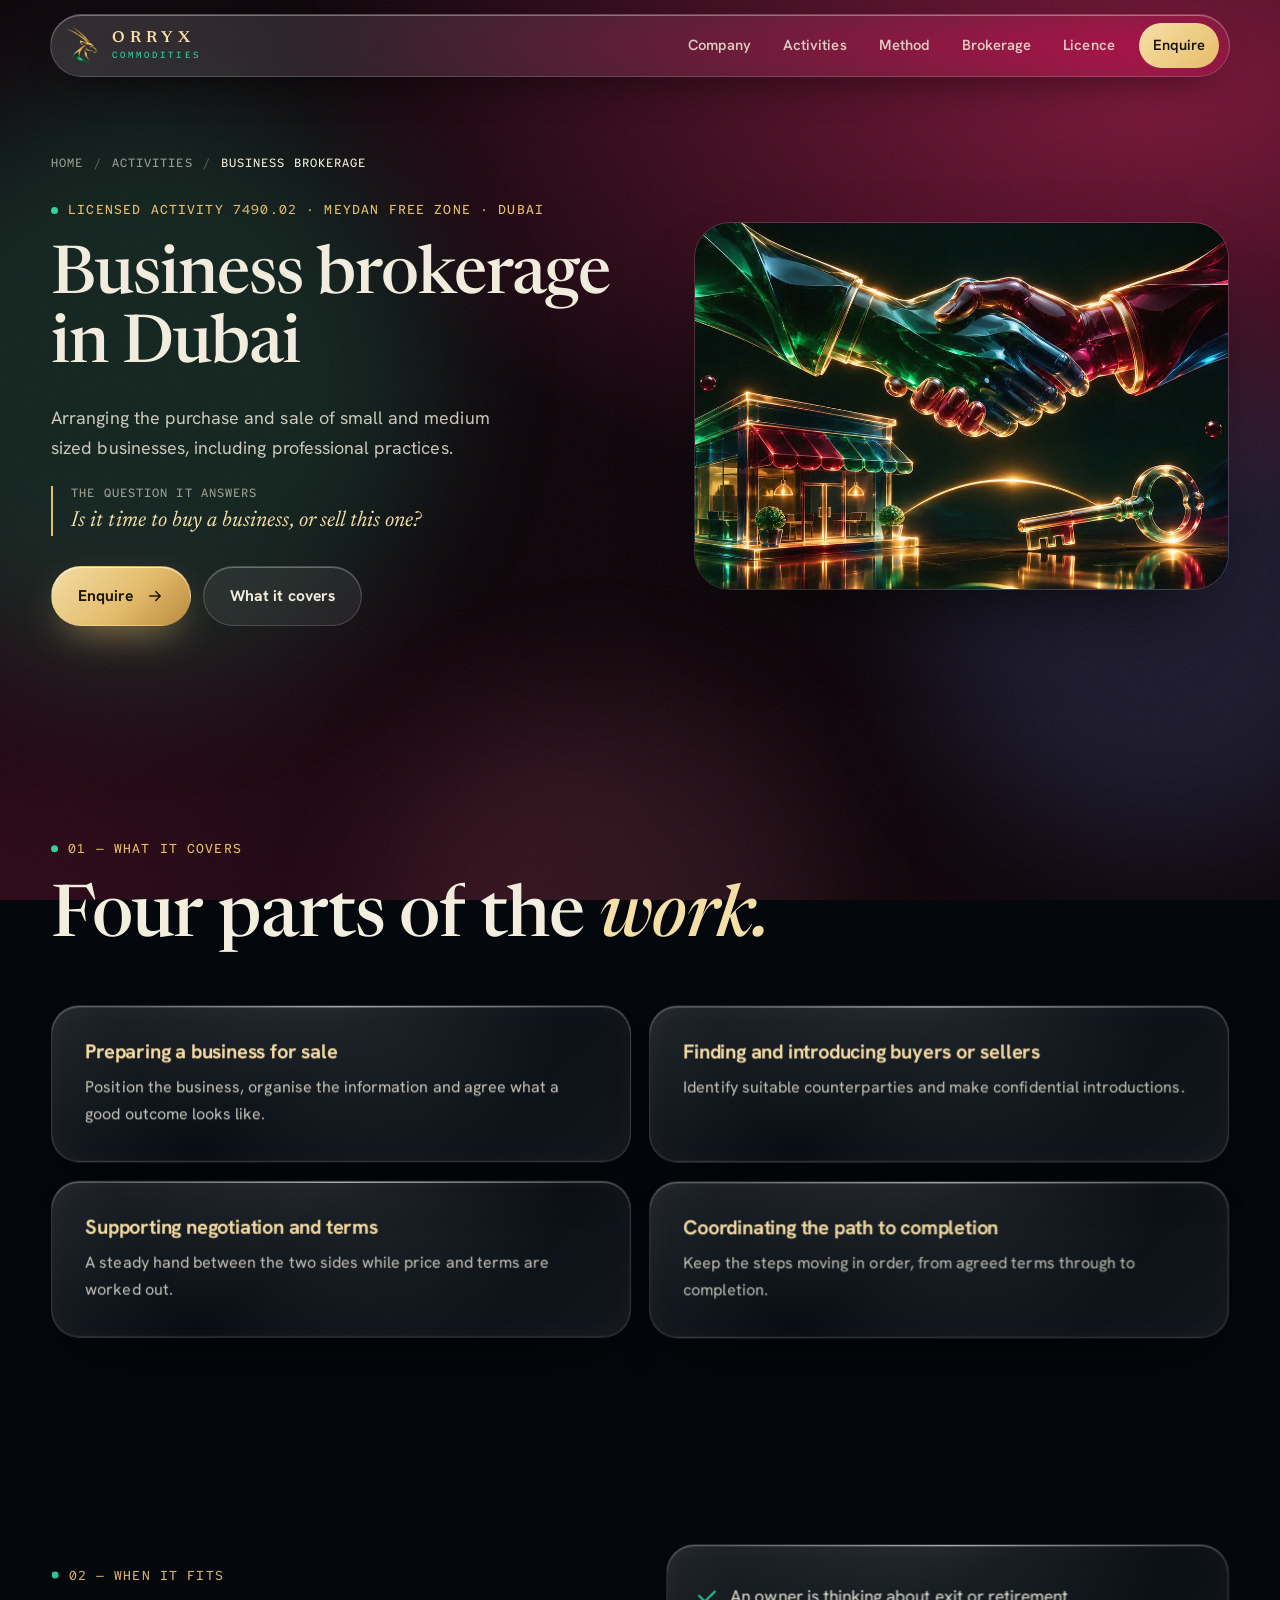
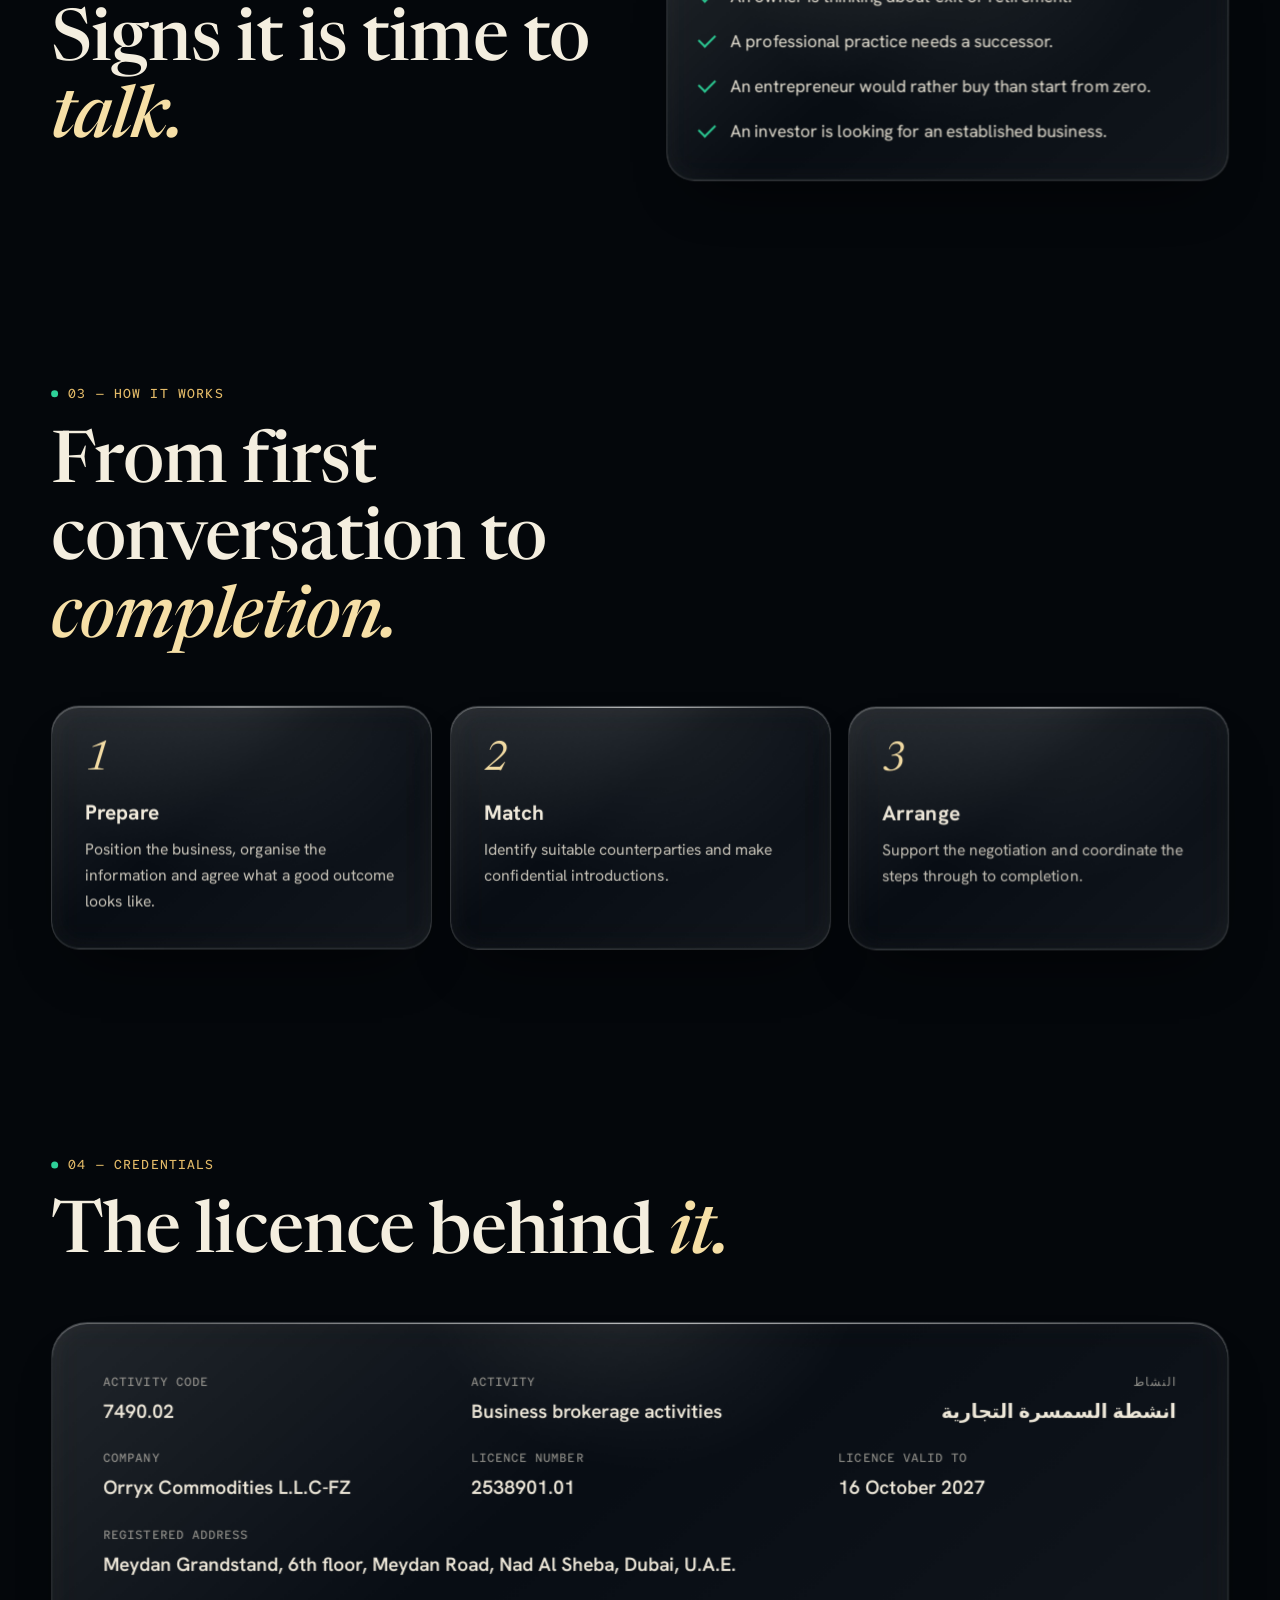
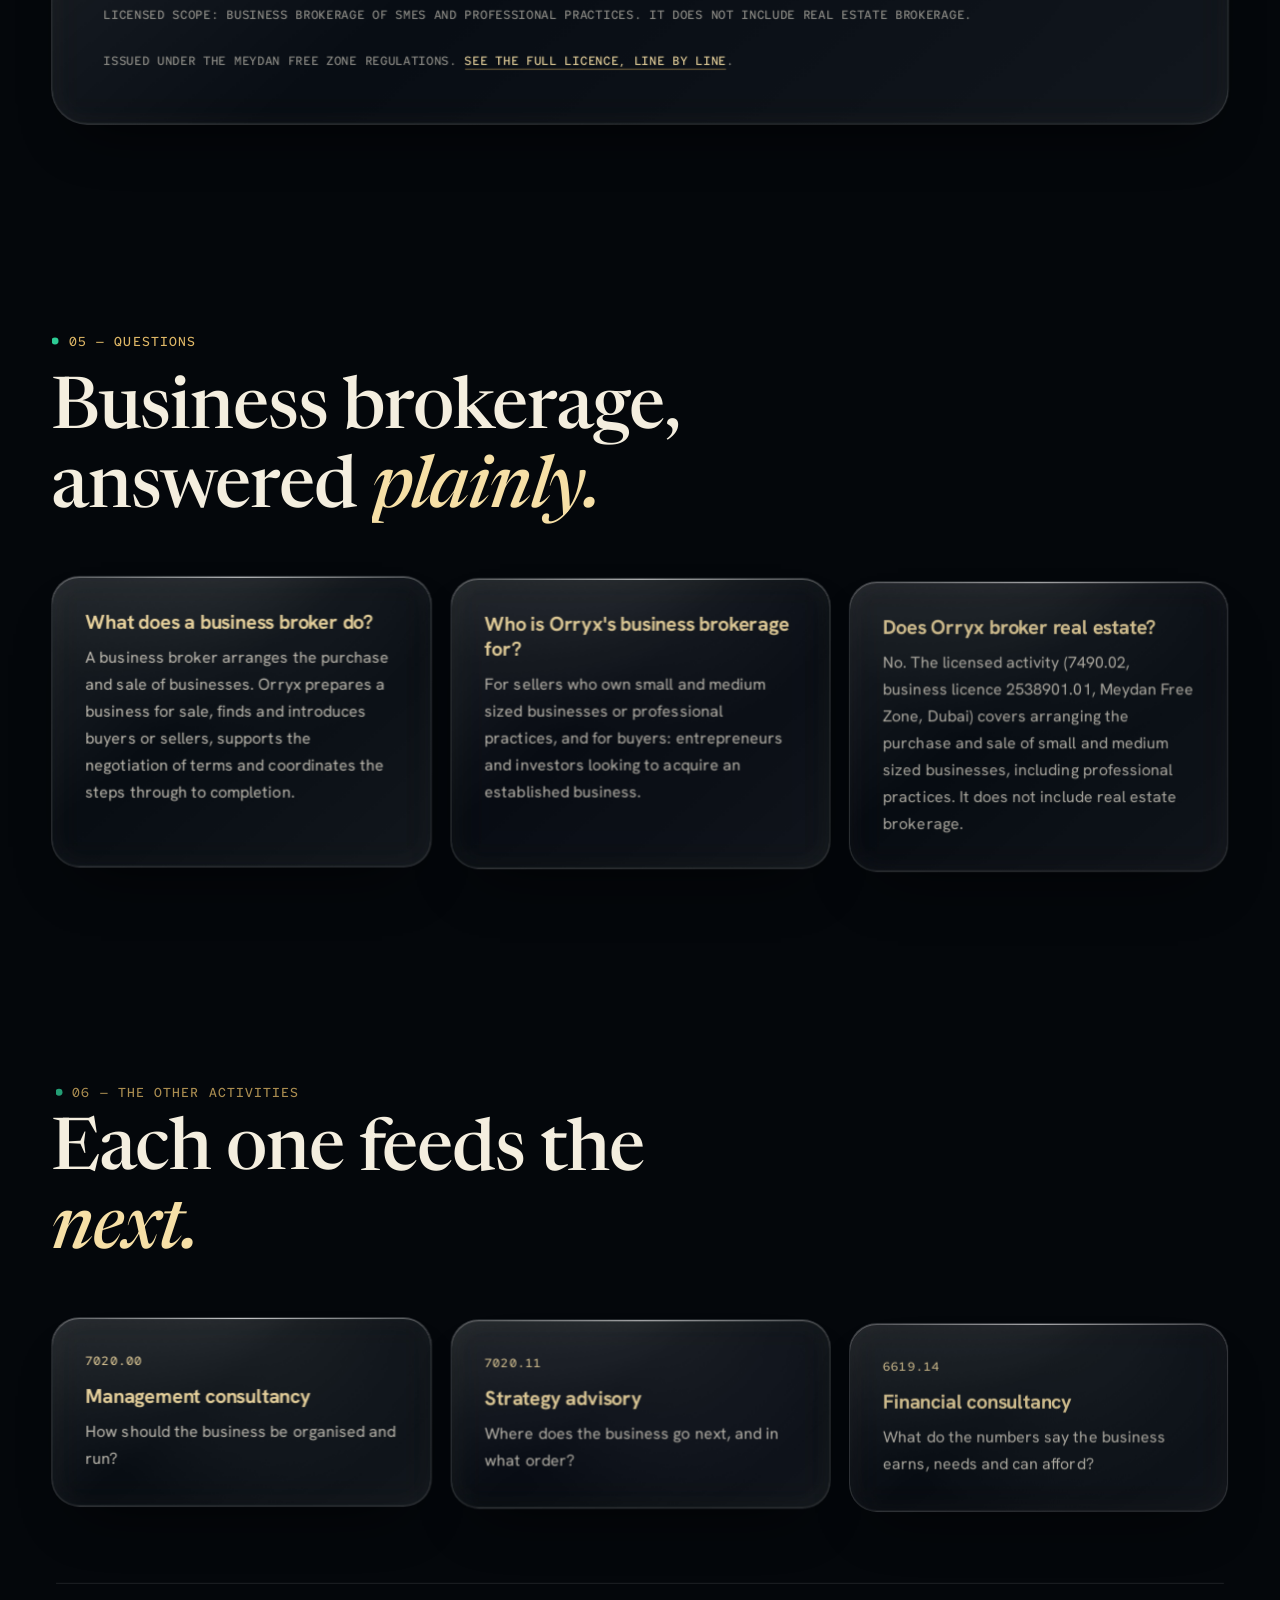
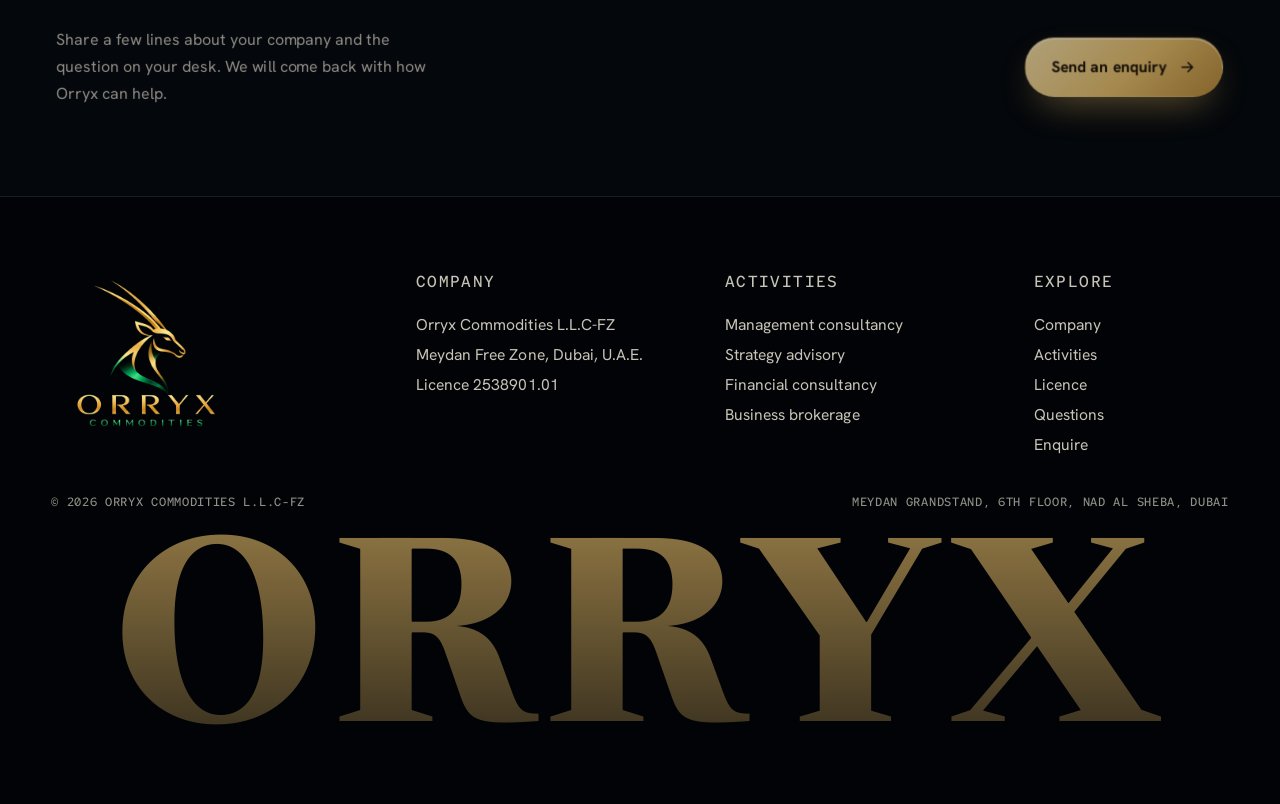
==== commit b9147eb5: "Phone layout: hero oryx clear of menu and text, brokerage diagram spacing, Dubai section spacing Co-" ====
--- a/business-brokerage/index.html
+++ b/business-brokerage/index.html
@@ -139,7 +139,7 @@
 <link rel="preconnect" href="https://fonts.gstatic.com" crossorigin>
 <link href="https://fonts.googleapis.com/css2?family=Newsreader:ital,opsz,wght@0,6..72,400..700;1,6..72,400..700&family=Hanken+Grotesk:wght@400;500;600;700;800&family=Red+Hat+Mono:wght@400;500;600&family=Noto+Kufi+Arabic:wght@400;600&display=swap" rel="stylesheet">
 <link rel="preload" as="image" href="../assets/img/brokerage.webp">
-<link rel="stylesheet" href="../css/style.css?v=21">
+<link rel="stylesheet" href="../css/style.css?v=22">
 </head>
 <body class="subpage">
 
--- a/css/style.css
+++ b/css/style.css
@@ -589,3 +589,21 @@
   .pgrid2 .h2{margin-bottom:8px}
 }
 .footer__brand img{height:auto}
+
+/* ===== v22: phone hero — whole oryx clear of the menu bar and of the text ===== */
+@media (max-width:560px) and (orientation:portrait){
+  .hero{--hh:min(70vw,42svh);padding-top:calc(88px + var(--hh) * .8)}
+  .hero__media{height:calc(70px + var(--hh))}
+  .hero__media img{top:70px;height:var(--hh);right:-14px;
+    -webkit-mask-image:linear-gradient(90deg,transparent 0,#000 30%),linear-gradient(180deg,#000 0,#000 79%,transparent 95%);-webkit-mask-composite:source-in;
+    mask-image:linear-gradient(90deg,transparent 0,#000 30%),linear-gradient(180deg,#000 0,#000 79%,transparent 95%);mask-composite:intersect}
+  .hero__lic{display:none}
+  .hero__kicker{margin-bottom:14px}
+  .hero__lede{display:block;-webkit-line-clamp:unset;overflow:visible;font-size:.92rem;line-height:1.5}
+}
+/* v22: phone spacing — brokerage diagram and Dubai section */
+@media (max-width:899px){
+  .deal{gap:34px;padding-block:34px}
+  .deal__mid{height:124px}
+  .dubai{padding-top:34vh}
+}
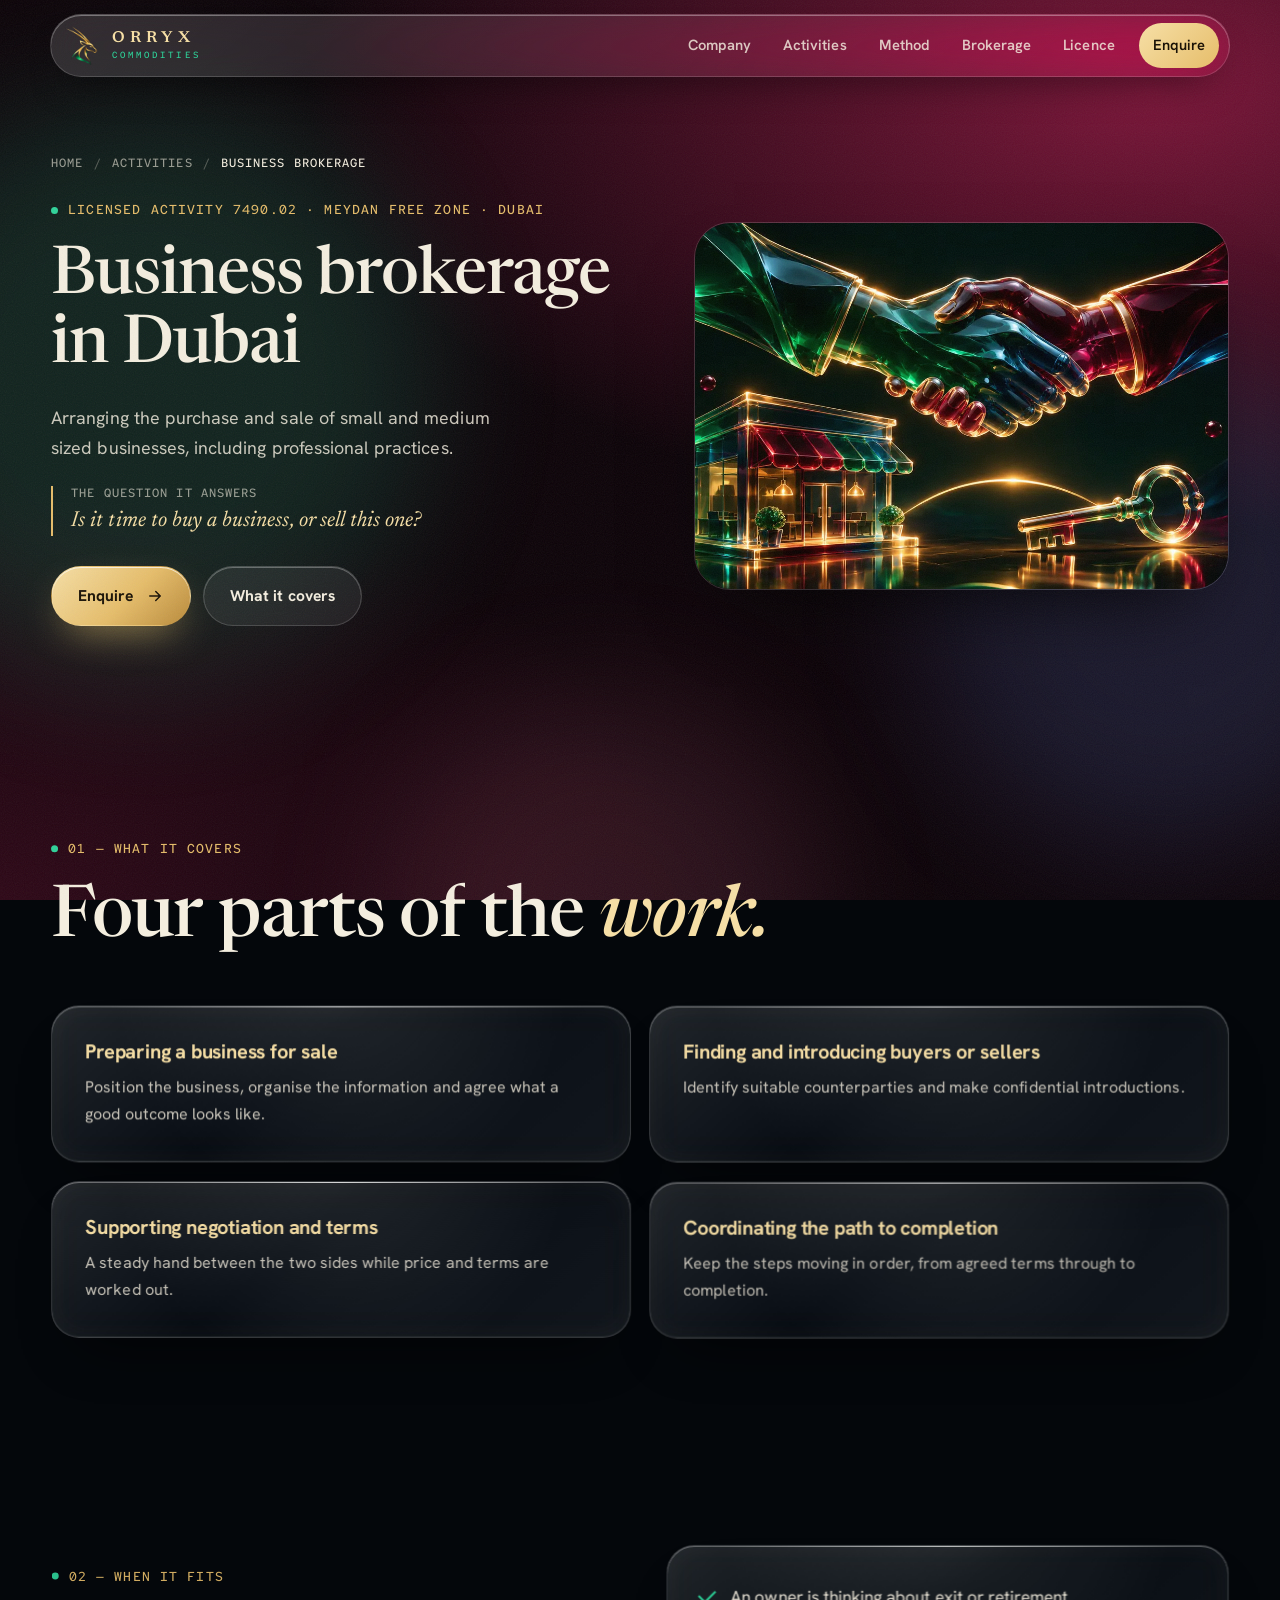
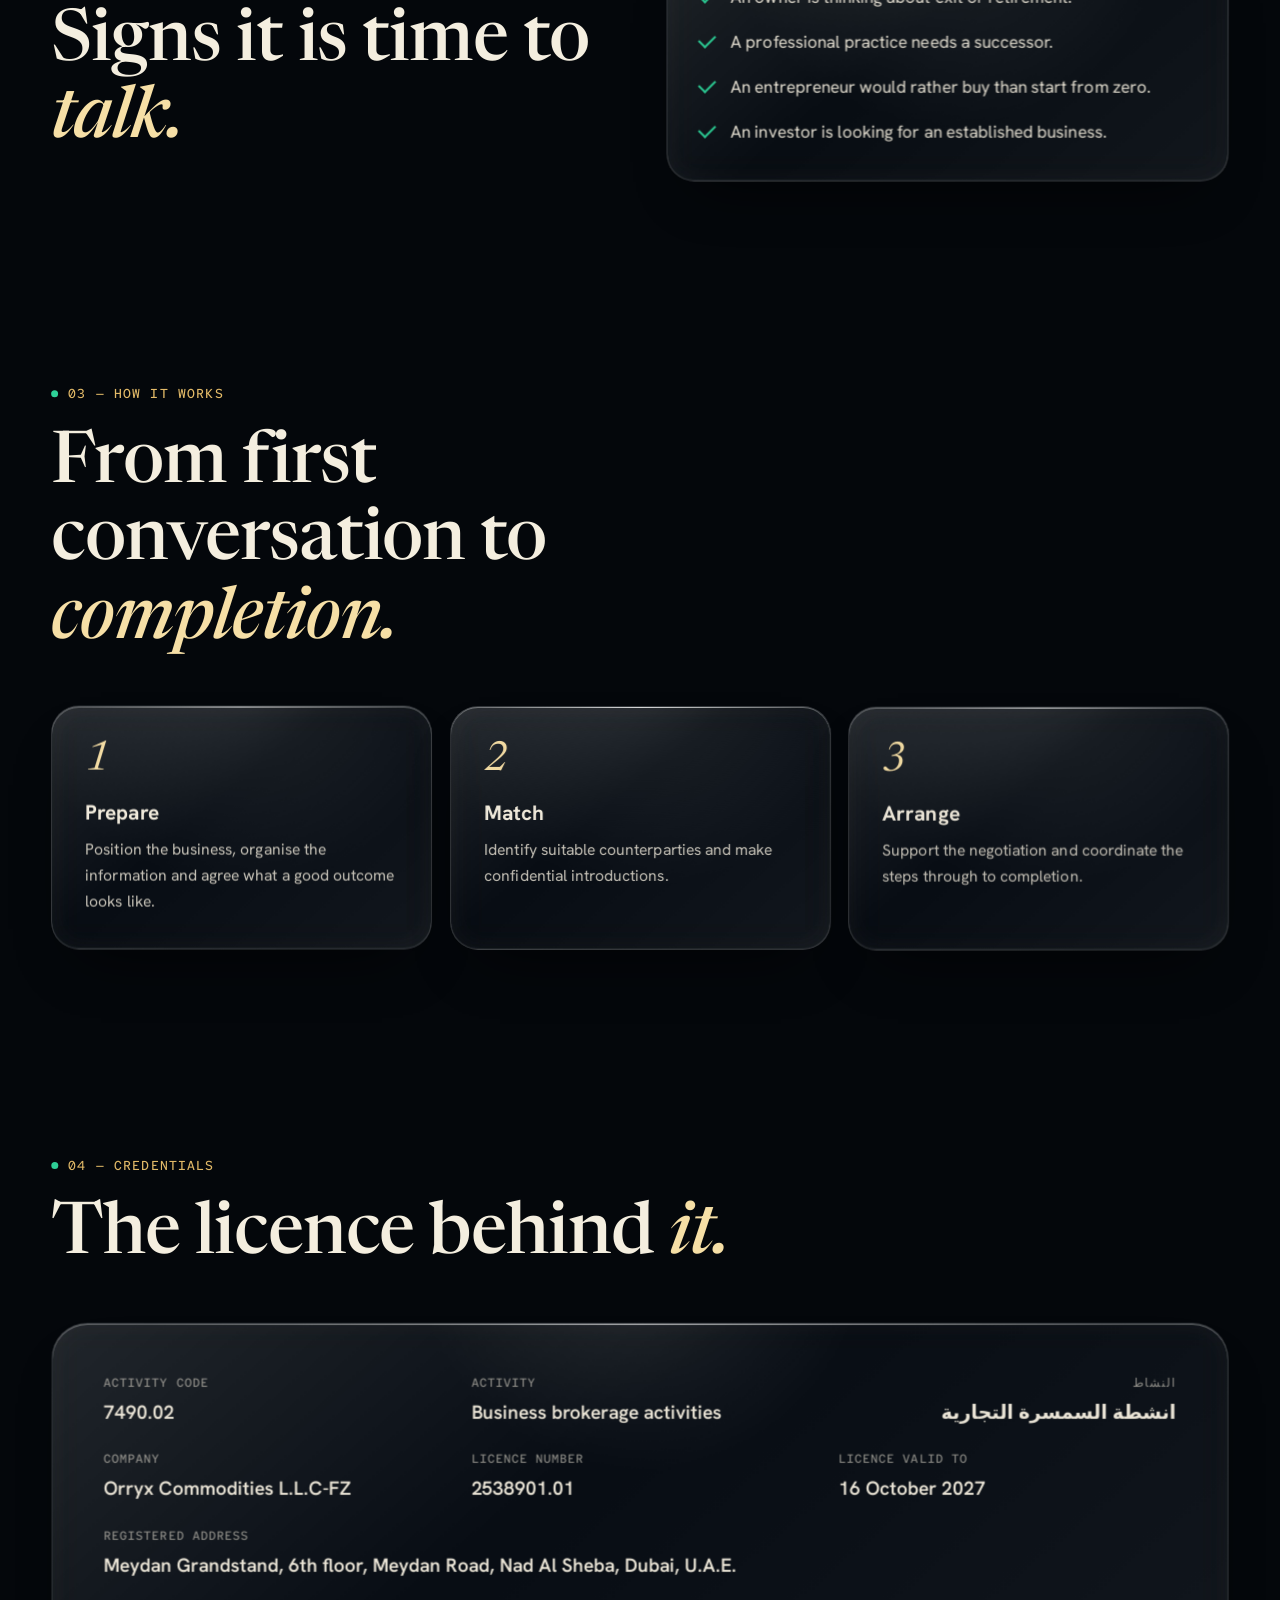
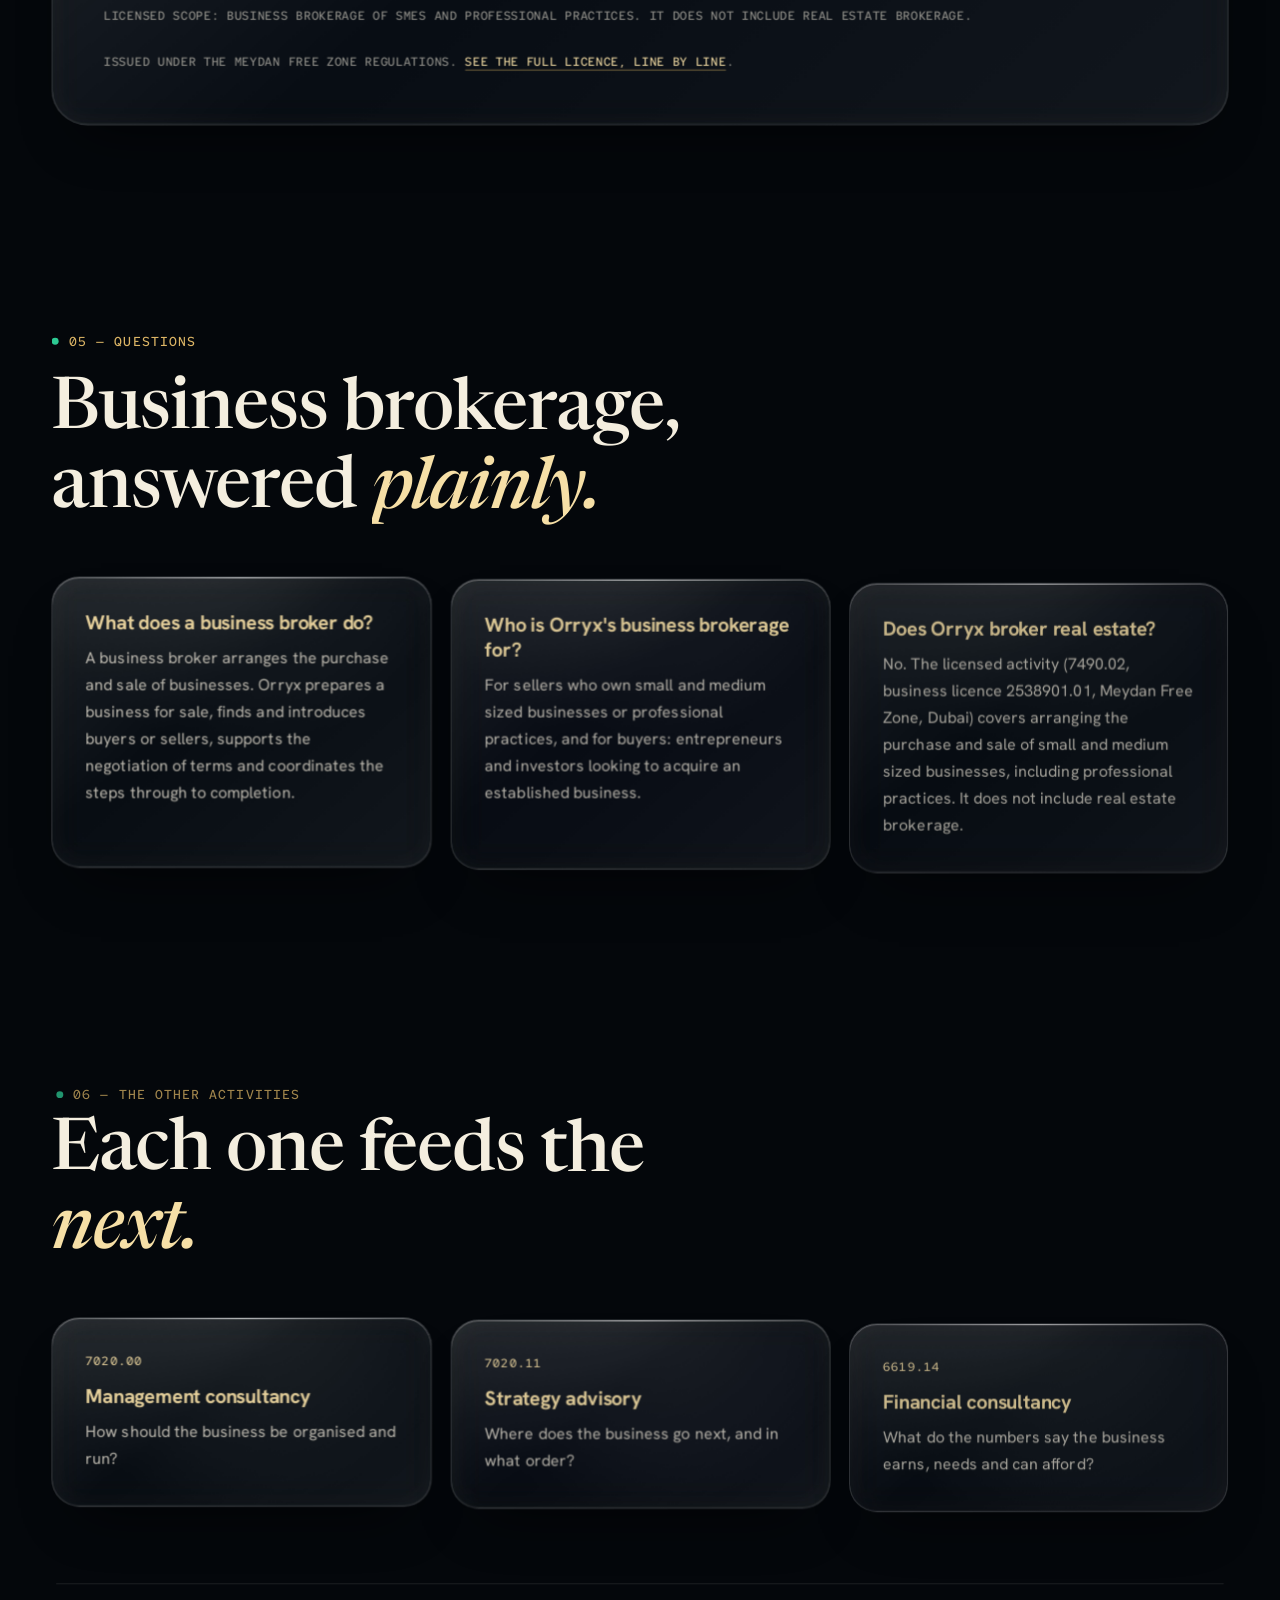
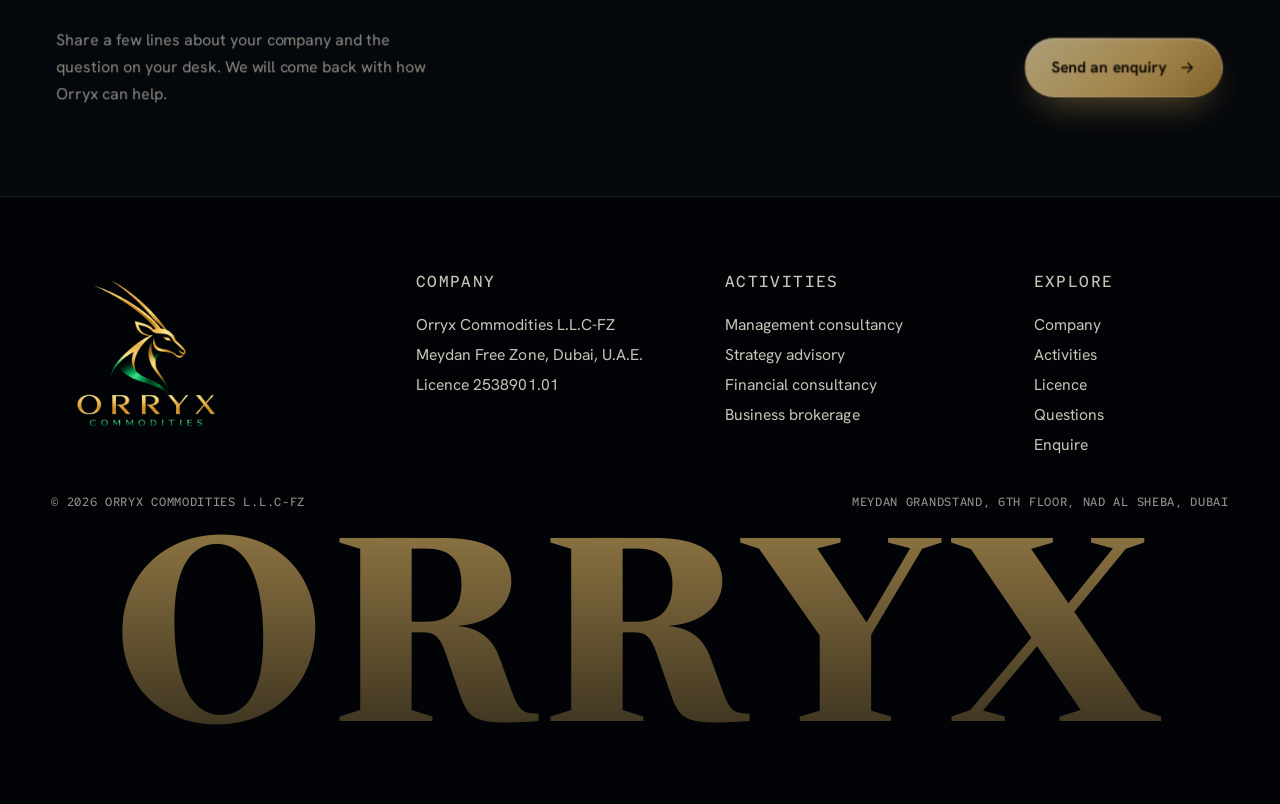
==== commit 0daa0338: "Tablet layout: hero fixes for portrait and landscape, Arabic row in service licence card Co-Authored" ====
--- a/business-brokerage/index.html
+++ b/business-brokerage/index.html
@@ -139,7 +139,7 @@
 <link rel="preconnect" href="https://fonts.gstatic.com" crossorigin>
 <link href="https://fonts.googleapis.com/css2?family=Newsreader:ital,opsz,wght@0,6..72,400..700;1,6..72,400..700&family=Hanken+Grotesk:wght@400;500;600;700;800&family=Red+Hat+Mono:wght@400;500;600&family=Noto+Kufi+Arabic:wght@400;600&display=swap" rel="stylesheet">
 <link rel="preload" as="image" href="../assets/img/brokerage.webp">
-<link rel="stylesheet" href="../css/style.css?v=22">
+<link rel="stylesheet" href="../css/style.css?v=23">
 </head>
 <body class="subpage">
 
@@ -230,7 +230,7 @@
       <dl class="cert__grid">
         <div><dt>Activity code</dt><dd>7490.02</dd></div>
         <div><dt>Activity</dt><dd>Business brokerage activities</dd></div>
-        <div><dt lang="ar" dir="rtl">النشاط</dt><dd lang="ar" dir="rtl">انشطة السمسرة التجارية</dd></div>
+        <div class="cert__ar"><dt lang="ar" dir="rtl">النشاط</dt><dd lang="ar" dir="rtl">انشطة السمسرة التجارية</dd></div>
         <div><dt>Company</dt><dd>Orryx Commodities L.L.C-FZ</dd></div>
         <div><dt>Licence number</dt><dd>2538901.01</dd></div>
         <div><dt>Licence valid to</dt><dd>16 October 2027</dd></div>
--- a/css/style.css
+++ b/css/style.css
@@ -590,8 +590,8 @@
 }
 .footer__brand img{height:auto}
 
-/* ===== v22: phone hero — whole oryx clear of the menu bar and of the text ===== */
-@media (max-width:560px) and (orientation:portrait){
+/* ===== v22: phone + tablet portrait hero — whole oryx clear of the menu bar and of the text ===== */
+@media (max-width:899px) and (orientation:portrait){
   .hero{--hh:min(70vw,42svh);padding-top:calc(88px + var(--hh) * .8)}
   .hero__media{height:calc(70px + var(--hh))}
   .hero__media img{top:70px;height:var(--hh);right:-14px;
@@ -607,3 +607,17 @@
   .deal__mid{height:124px}
   .dubai{padding-top:34vh}
 }
+/* v23: tablet portrait keeps the licence in the top line and normal intro size */
+@media (min-width:561px) and (max-width:899px) and (orientation:portrait){
+  .hero{--hh:min(56vw,36svh)}
+  .hero__lic{display:inline}
+  .hero__lede{font-size:1.02rem;line-height:1.6;max-width:56ch}
+}
+/* v23: tablet landscape / small laptop — headline stays left of the oryx, horns clear of the menu bar */
+@media (min-width:900px) and (max-width:1199px) and (min-aspect-ratio:13/10){
+  .hero__media img{top:13%;height:72%;right:-30px}
+  .hero__title{font-size:clamp(2.4rem,min(5.5vw,9.4vh),4rem)}
+  .hero__lede{max-width:40ch}
+}
+/* v23: service pages — Arabic activity name takes its own row on tablets and phones */
+@media (max-width:1000px){.cert__ar{grid-column:1/-1}.cert__ar dt,.cert__ar dd{text-align:left}}
